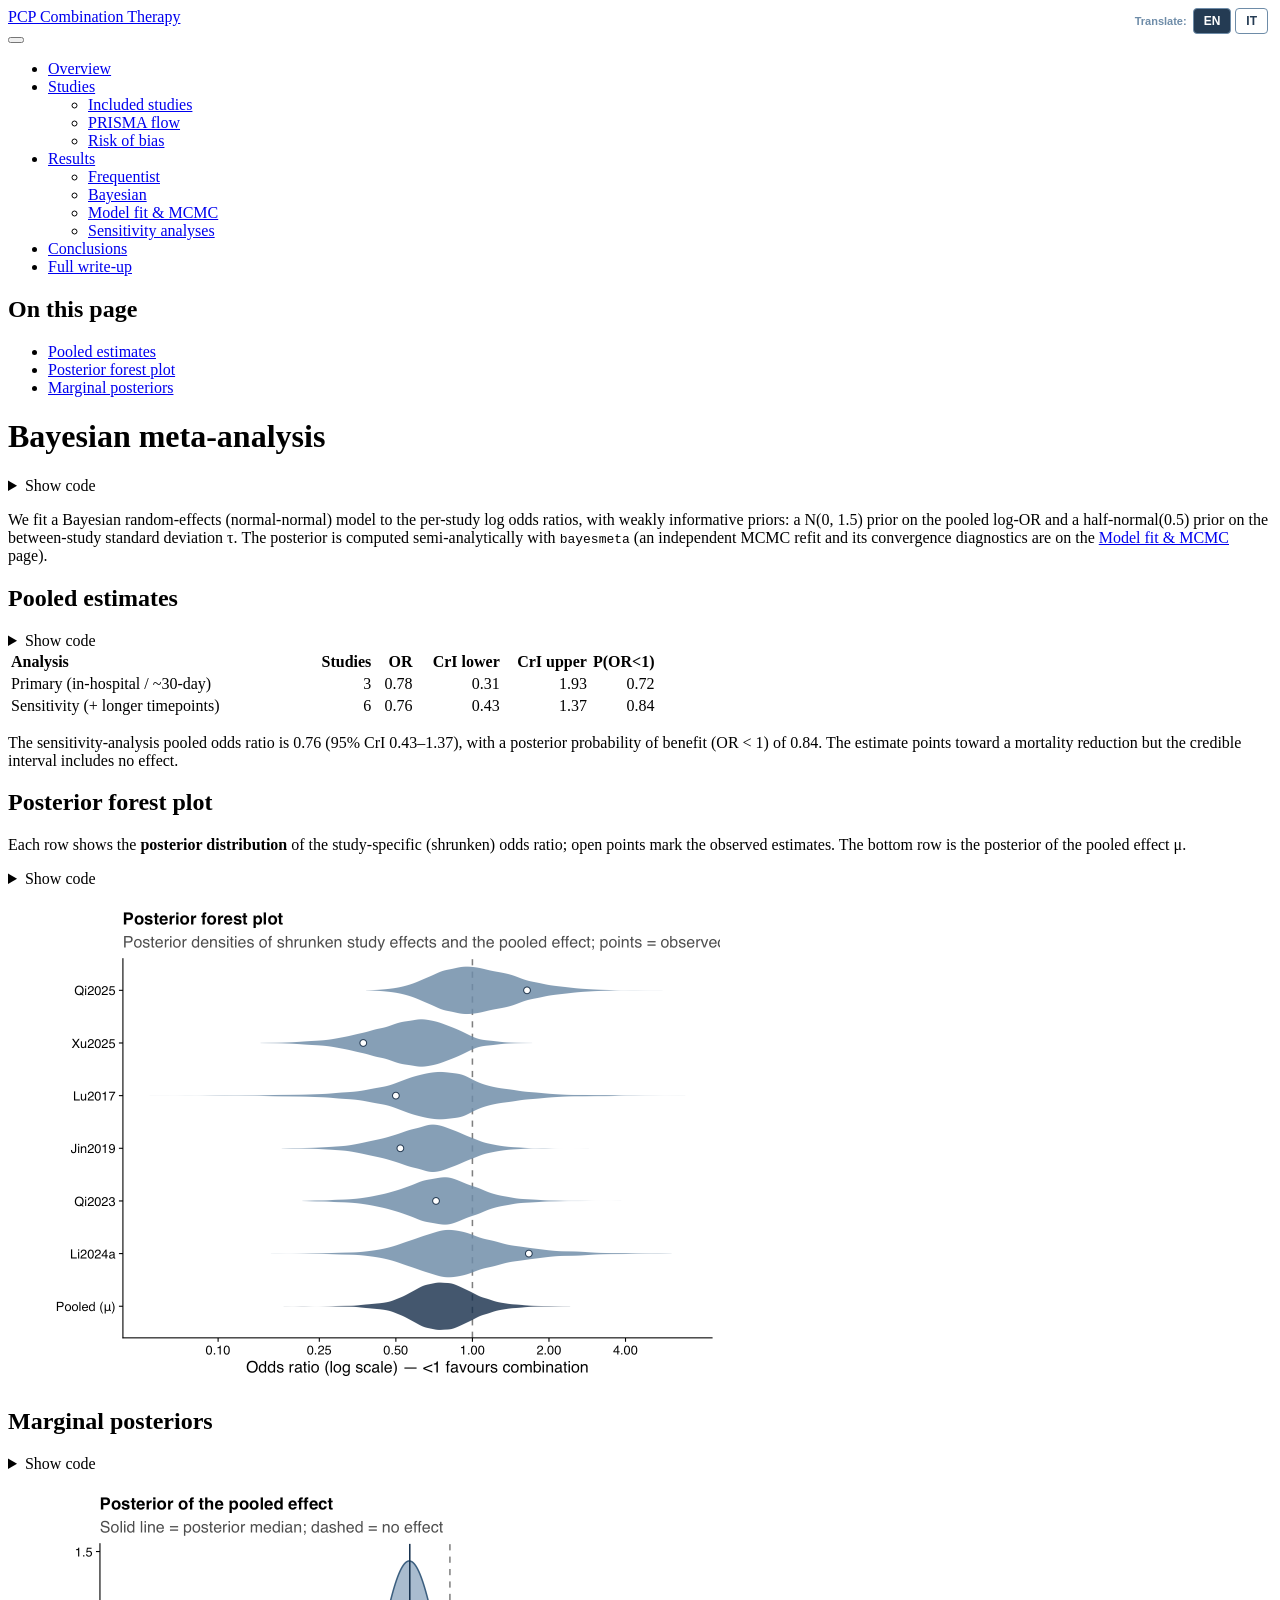
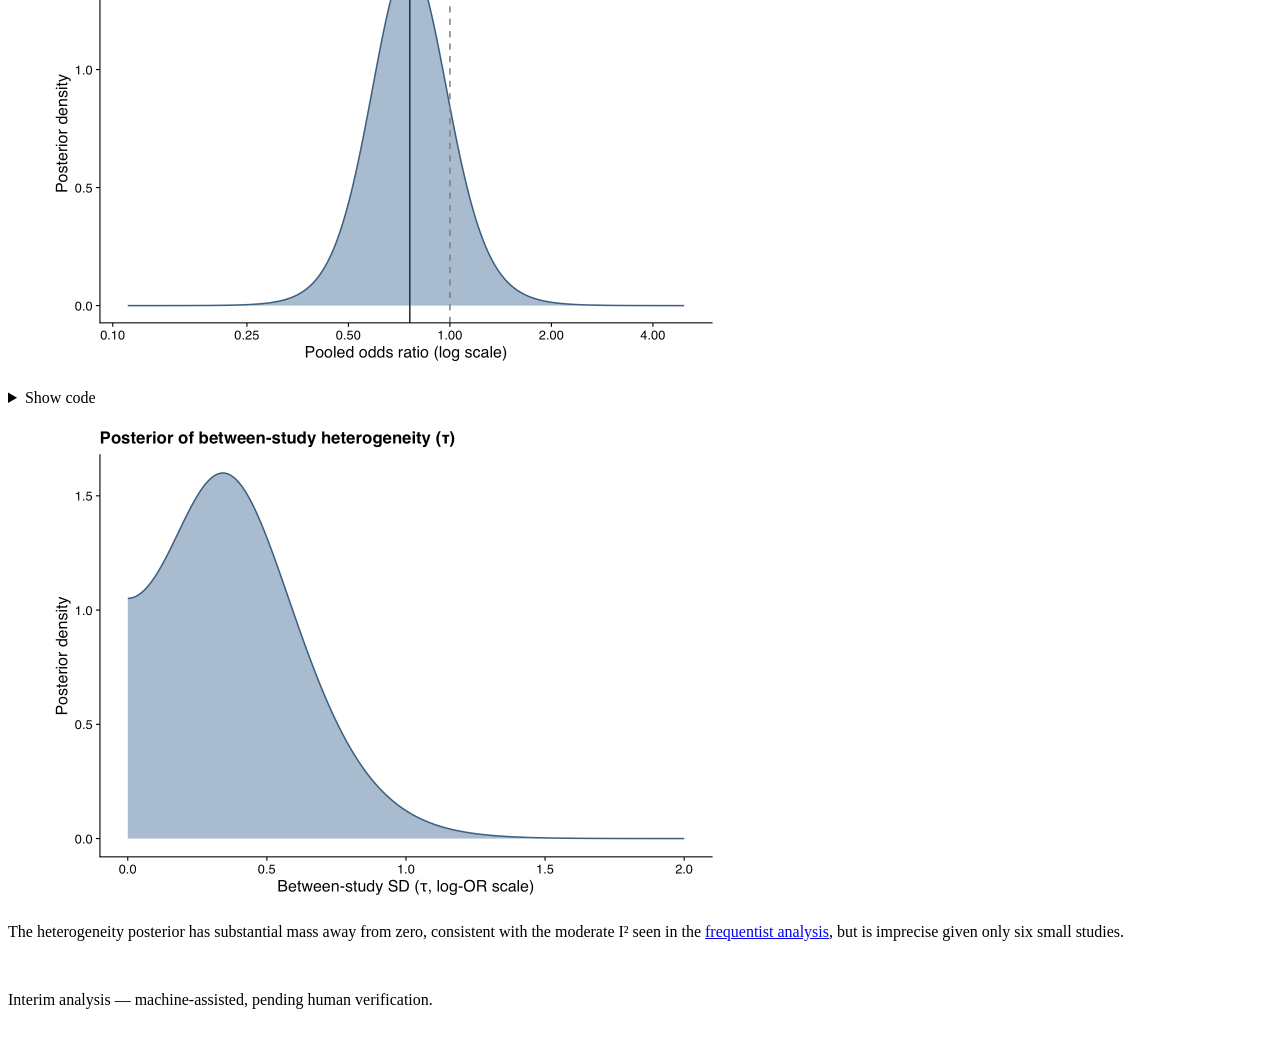
==== bayesian.html @ c4990b37 "Built site for gh-pages" ====
<!DOCTYPE html>
<html xmlns="http://www.w3.org/1999/xhtml" lang="en" xml:lang="en"><head>

<meta charset="utf-8">
<meta name="generator" content="quarto-1.9.35">

<meta name="viewport" content="width=device-width, initial-scale=1.0, user-scalable=yes">


<title>Bayesian meta-analysis – PCP Combination Therapy</title>
<style>
/* Default styles provided by pandoc.
** See https://pandoc.org/MANUAL.html#variables-for-html for config info.
*/
code{white-space: pre-wrap;}
span.smallcaps{font-variant: small-caps;}
div.columns{display: flex; gap: min(4vw, 1.5em);}
div.column{flex: auto; overflow-x: auto;}
div.hanging-indent{margin-left: 1.5em; text-indent: -1.5em;}
ul.task-list{list-style: none;}
ul.task-list li input[type="checkbox"] {
  width: 0.8em;
  margin: 0 0.8em 0.2em -1em; /* quarto-specific, see https://github.com/quarto-dev/quarto-cli/issues/4556 */ 
  vertical-align: middle;
}
/* CSS for syntax highlighting */
html { -webkit-text-size-adjust: 100%; }
pre > code.sourceCode { white-space: pre; position: relative; }
pre > code.sourceCode > span { display: inline-block; line-height: 1.25; }
pre > code.sourceCode > span:empty { height: 1.2em; }
.sourceCode { overflow: visible; }
code.sourceCode > span { color: inherit; text-decoration: inherit; }
div.sourceCode { margin: 1em 0; }
pre.sourceCode { margin: 0; }
@media screen {
div.sourceCode { overflow: auto; }
}
@media print {
pre > code.sourceCode { white-space: pre-wrap; }
pre > code.sourceCode > span { text-indent: -5em; padding-left: 5em; }
}
pre.numberSource code
  { counter-reset: source-line 0; }
pre.numberSource code > span
  { position: relative; left: -4em; counter-increment: source-line; }
pre.numberSource code > span > a:first-child::before
  { content: counter(source-line);
    position: relative; left: -1em; text-align: right; vertical-align: baseline;
    border: none; display: inline-block;
    -webkit-touch-callout: none; -webkit-user-select: none;
    -khtml-user-select: none; -moz-user-select: none;
    -ms-user-select: none; user-select: none;
    padding: 0 4px; width: 4em;
  }
pre.numberSource { margin-left: 3em;  padding-left: 4px; }
div.sourceCode
  {   }
@media screen {
pre > code.sourceCode > span > a:first-child::before { text-decoration: underline; }
}
</style>


<script src="site_libs/quarto-nav/quarto-nav.js"></script>
<script src="site_libs/quarto-nav/headroom.min.js"></script>
<script src="site_libs/clipboard/clipboard.min.js"></script>
<script src="site_libs/quarto-search/autocomplete.umd.js"></script>
<script src="site_libs/quarto-search/fuse.min.js"></script>
<script src="site_libs/quarto-search/quarto-search.js"></script>
<meta name="quarto:offset" content="./">
<script src="site_libs/quarto-html/quarto.js" type="module"></script>
<script src="site_libs/quarto-html/tabsets/tabsets.js" type="module"></script>
<script src="site_libs/quarto-html/popper.min.js"></script>
<script src="site_libs/quarto-html/tippy.umd.min.js"></script>
<script src="site_libs/quarto-html/anchor.min.js"></script>
<link href="site_libs/quarto-html/tippy.css" rel="stylesheet">
<link href="site_libs/quarto-html/quarto-syntax-highlighting-46f66b053e56abd73bb6e954d61a315b.css" rel="stylesheet" id="quarto-text-highlighting-styles">
<script src="site_libs/bootstrap/bootstrap.min.js"></script>
<link href="site_libs/bootstrap/bootstrap-icons.css" rel="stylesheet">
<link href="site_libs/bootstrap/bootstrap-158031087360bce0ff56dc785ce39e06.min.css" rel="stylesheet" append-hash="true" id="quarto-bootstrap" data-mode="light">
<script id="quarto-search-options" type="application/json">{
  "location": "navbar",
  "copy-button": false,
  "collapse-after": 3,
  "panel-placement": "end",
  "type": "overlay",
  "limit": 50,
  "keyboard-shortcut": [
    "f",
    "/",
    "s"
  ],
  "show-item-context": false,
  "language": {
    "search-no-results-text": "No results",
    "search-matching-documents-text": "matching documents",
    "search-copy-link-title": "Copy link to search",
    "search-hide-matches-text": "Hide additional matches",
    "search-more-match-text": "more match in this document",
    "search-more-matches-text": "more matches in this document",
    "search-clear-button-title": "Clear",
    "search-text-placeholder": "",
    "search-detached-cancel-button-title": "Cancel",
    "search-submit-button-title": "Submit",
    "search-label": "Search"
  }
}</script>
<!-- Google Website Translator widget (English <-> Italian) -->
<script type="text/javascript">
  function googleTranslateElementInit() {
    new google.translate.TranslateElement(
      { pageLanguage: 'en', includedLanguages: 'en,it', autoDisplay: false },
      'google_translate_element'
    );
  }
</script>
<script type="text/javascript" src="https://translate.google.com/translate_a/element.js?cb=googleTranslateElementInit" async="" defer=""></script>


<link rel="stylesheet" href="styles.css">
</head>

<body class="nav-fixed quarto-light">

<div id="quarto-search-results"></div>
  <header id="quarto-header" class="headroom fixed-top">
    <nav class="navbar navbar-expand-lg " data-bs-theme="dark">
      <div class="navbar-container container-fluid">
      <div class="navbar-brand-container mx-auto">
    <a class="navbar-brand" href="./index.html">
    <span class="navbar-title">PCP Combination Therapy</span>
    </a>
  </div>
            <div id="quarto-search" class="" title="Search"></div>
          <button class="navbar-toggler" type="button" data-bs-toggle="collapse" data-bs-target="#navbarCollapse" aria-controls="navbarCollapse" role="menu" aria-expanded="false" aria-label="Toggle navigation" onclick="if (window.quartoToggleHeadroom) { window.quartoToggleHeadroom(); }">
  <span class="navbar-toggler-icon"></span>
</button>
          <div class="collapse navbar-collapse" id="navbarCollapse">
            <ul class="navbar-nav navbar-nav-scroll me-auto">
  <li class="nav-item">
    <a class="nav-link" href="./index.html"> 
<span class="menu-text">Overview</span></a>
  </li>  
  <li class="nav-item dropdown ">
    <a class="nav-link dropdown-toggle" href="#" id="nav-menu-studies" role="link" data-bs-toggle="dropdown" aria-expanded="false">
 <span class="menu-text">Studies</span>
    </a>
    <ul class="dropdown-menu" aria-labelledby="nav-menu-studies">    
        <li>
    <a class="dropdown-item" href="./studies.html">
 <span class="dropdown-text">Included studies</span></a>
  </li>  
        <li>
    <a class="dropdown-item" href="./prisma.html">
 <span class="dropdown-text">PRISMA flow</span></a>
  </li>  
        <li>
    <a class="dropdown-item" href="./risk-of-bias.html">
 <span class="dropdown-text">Risk of bias</span></a>
  </li>  
    </ul>
  </li>
  <li class="nav-item dropdown ">
    <a class="nav-link dropdown-toggle" href="#" id="nav-menu-results" role="link" data-bs-toggle="dropdown" aria-expanded="false">
 <span class="menu-text">Results</span>
    </a>
    <ul class="dropdown-menu" aria-labelledby="nav-menu-results">    
        <li>
    <a class="dropdown-item" href="./frequentist.html">
 <span class="dropdown-text">Frequentist</span></a>
  </li>  
        <li>
    <a class="dropdown-item" href="./bayesian.html">
 <span class="dropdown-text">Bayesian</span></a>
  </li>  
        <li>
    <a class="dropdown-item" href="./model-fit.html">
 <span class="dropdown-text">Model fit &amp; MCMC</span></a>
  </li>  
        <li>
    <a class="dropdown-item" href="./sensitivity.html">
 <span class="dropdown-text">Sensitivity analyses</span></a>
  </li>  
    </ul>
  </li>
  <li class="nav-item">
    <a class="nav-link" href="./conclusions.html"> 
<span class="menu-text">Conclusions</span></a>
  </li>  
  <li class="nav-item">
    <a class="nav-link" href="./pcp_echinocandin_meta_writeup.html"> 
<span class="menu-text">Full write-up</span></a>
  </li>  
</ul>
          </div> <!-- /navcollapse -->
            <div class="quarto-navbar-tools">
    <a href="https://github.com/Russlewisbo/PCP-combination" title="" class="quarto-navigation-tool px-1" aria-label=""><i class="bi bi-github"></i></a>
</div>
      </div> <!-- /container-fluid -->
    </nav>
</header>
<!-- content -->
<div id="quarto-content" class="quarto-container page-columns page-rows-contents page-layout-article page-navbar">
<!-- sidebar -->
<!-- margin-sidebar -->
    <div id="quarto-margin-sidebar" class="sidebar margin-sidebar">
        <nav id="TOC" role="doc-toc" class="toc-active">
    <h2 id="toc-title">On this page</h2>
   
  <ul>
  <li><a href="#pooled-estimates" id="toc-pooled-estimates" class="nav-link active" data-scroll-target="#pooled-estimates">Pooled estimates</a></li>
  <li><a href="#posterior-forest-plot" id="toc-posterior-forest-plot" class="nav-link" data-scroll-target="#posterior-forest-plot">Posterior forest plot</a></li>
  <li><a href="#marginal-posteriors" id="toc-marginal-posteriors" class="nav-link" data-scroll-target="#marginal-posteriors">Marginal posteriors</a></li>
  </ul>
</nav>
    </div>
<!-- main -->
<main class="content" id="quarto-document-content">

<header id="title-block-header" class="quarto-title-block default">
<div class="quarto-title">
<h1 class="title">Bayesian meta-analysis</h1>
</div>



<div class="quarto-title-meta">

    
  
    
  </div>
  


</header>


<div class="cell">
<details class="code-fold">
<summary>Show code</summary>
<div class="code-copy-outer-scaffold"><div class="sourceCode cell-code" id="cb1"><pre class="sourceCode r code-with-copy"><code class="sourceCode r"><span id="cb1-1"><a href="#cb1-1" aria-hidden="true" tabindex="-1"></a><span class="fu">source</span>(<span class="st">"analysis/meta_helpers.R"</span>)</span>
<span id="cb1-2"><a href="#cb1-2" aria-hidden="true" tabindex="-1"></a>ma <span class="ot">&lt;-</span> <span class="fu">load_ma</span>()</span>
<span id="cb1-3"><a href="#cb1-3" aria-hidden="true" tabindex="-1"></a>bm_primary <span class="ot">&lt;-</span> <span class="fu">fit_bm</span>(dplyr<span class="sc">::</span><span class="fu">filter</span>(ma, tier <span class="sc">==</span> <span class="st">"primary"</span>))</span>
<span id="cb1-4"><a href="#cb1-4" aria-hidden="true" tabindex="-1"></a>bm_sens    <span class="ot">&lt;-</span> <span class="fu">fit_bm</span>(ma)</span></code></pre></div><button title="Copy to Clipboard" class="code-copy-button"><i class="bi"></i></button></div>
</details>
</div>
<p>We fit a Bayesian random-effects (normal-normal) model to the per-study log odds ratios, with weakly informative priors: a N(0, 1.5) prior on the pooled log-OR and a half-normal(0.5) prior on the between-study standard deviation τ. The posterior is computed semi-analytically with <code>bayesmeta</code> (an independent MCMC refit and its convergence diagnostics are on the <a href="./model-fit.html">Model fit &amp; MCMC</a> page).</p>
<section id="pooled-estimates" class="level2">
<h2 class="anchored" data-anchor-id="pooled-estimates">Pooled estimates</h2>
<div class="cell">
<details class="code-fold">
<summary>Show code</summary>
<div class="code-copy-outer-scaffold"><div class="sourceCode cell-code" id="cb2"><pre class="sourceCode r code-with-copy"><code class="sourceCode r"><span id="cb2-1"><a href="#cb2-1" aria-hidden="true" tabindex="-1"></a><span class="fu">tibble</span>(</span>
<span id="cb2-2"><a href="#cb2-2" aria-hidden="true" tabindex="-1"></a>  <span class="at">Analysis =</span> <span class="fu">c</span>(<span class="st">"Primary (in-hospital / ~30-day)"</span>, <span class="st">"Sensitivity (+ longer timepoints)"</span>),</span>
<span id="cb2-3"><a href="#cb2-3" aria-hidden="true" tabindex="-1"></a>  <span class="at">Studies =</span> <span class="fu">c</span>(bm_primary<span class="sc">$</span>k, bm_sens<span class="sc">$</span>k),</span>
<span id="cb2-4"><a href="#cb2-4" aria-hidden="true" tabindex="-1"></a>  <span class="at">OR =</span> <span class="fu">c</span>(<span class="fu">or_ci</span>(bm_primary)[<span class="dv">1</span>], <span class="fu">or_ci</span>(bm_sens)[<span class="dv">1</span>]),</span>
<span id="cb2-5"><a href="#cb2-5" aria-hidden="true" tabindex="-1"></a>  <span class="st">`</span><span class="at">CrI lower</span><span class="st">`</span> <span class="ot">=</span> <span class="fu">c</span>(<span class="fu">or_ci</span>(bm_primary)[<span class="dv">2</span>], <span class="fu">or_ci</span>(bm_sens)[<span class="dv">2</span>]),</span>
<span id="cb2-6"><a href="#cb2-6" aria-hidden="true" tabindex="-1"></a>  <span class="st">`</span><span class="at">CrI upper</span><span class="st">`</span> <span class="ot">=</span> <span class="fu">c</span>(<span class="fu">or_ci</span>(bm_primary)[<span class="dv">3</span>], <span class="fu">or_ci</span>(bm_sens)[<span class="dv">3</span>]),</span>
<span id="cb2-7"><a href="#cb2-7" aria-hidden="true" tabindex="-1"></a>  <span class="st">`</span><span class="at">P(OR&lt;1)</span><span class="st">`</span> <span class="ot">=</span> <span class="fu">c</span>(bm_primary<span class="sc">$</span><span class="fu">pposterior</span>(<span class="at">mu =</span> <span class="dv">0</span>), bm_sens<span class="sc">$</span><span class="fu">pposterior</span>(<span class="at">mu =</span> <span class="dv">0</span>))</span>
<span id="cb2-8"><a href="#cb2-8" aria-hidden="true" tabindex="-1"></a>) <span class="sc">|&gt;</span></span>
<span id="cb2-9"><a href="#cb2-9" aria-hidden="true" tabindex="-1"></a>  <span class="fu">mutate</span>(<span class="fu">across</span>(<span class="fu">where</span>(is.numeric), <span class="sc">~</span><span class="fu">round</span>(.x, <span class="dv">2</span>))) <span class="sc">|&gt;</span></span>
<span id="cb2-10"><a href="#cb2-10" aria-hidden="true" tabindex="-1"></a>  knitr<span class="sc">::</span><span class="fu">kable</span>()</span></code></pre></div><button title="Copy to Clipboard" class="code-copy-button"><i class="bi"></i></button></div>
</details>
<div class="cell-output-display">
<table class="caption-top table table-sm table-striped small">
<colgroup>
<col style="width: 45%">
<col style="width: 10%">
<col style="width: 6%">
<col style="width: 13%">
<col style="width: 13%">
<col style="width: 10%">
</colgroup>
<thead>
<tr class="header">
<th style="text-align: left;">Analysis</th>
<th style="text-align: right;">Studies</th>
<th style="text-align: right;">OR</th>
<th style="text-align: right;">CrI lower</th>
<th style="text-align: right;">CrI upper</th>
<th style="text-align: right;">P(OR&lt;1)</th>
</tr>
</thead>
<tbody>
<tr class="odd">
<td style="text-align: left;">Primary (in-hospital / ~30-day)</td>
<td style="text-align: right;">3</td>
<td style="text-align: right;">0.78</td>
<td style="text-align: right;">0.31</td>
<td style="text-align: right;">1.93</td>
<td style="text-align: right;">0.72</td>
</tr>
<tr class="even">
<td style="text-align: left;">Sensitivity (+ longer timepoints)</td>
<td style="text-align: right;">6</td>
<td style="text-align: right;">0.76</td>
<td style="text-align: right;">0.43</td>
<td style="text-align: right;">1.37</td>
<td style="text-align: right;">0.84</td>
</tr>
</tbody>
</table>
</div>
</div>
<p>The sensitivity-analysis pooled odds ratio is 0.76 (95% CrI 0.43–1.37), with a posterior probability of benefit (OR &lt; 1) of 0.84. The estimate points toward a mortality reduction but the credible interval includes no effect.</p>
</section>
<section id="posterior-forest-plot" class="level2">
<h2 class="anchored" data-anchor-id="posterior-forest-plot">Posterior forest plot</h2>
<p>Each row shows the <strong>posterior distribution</strong> of the study-specific (shrunken) odds ratio; open points mark the observed estimates. The bottom row is the posterior of the pooled effect μ.</p>
<div class="cell">
<details class="code-fold">
<summary>Show code</summary>
<div class="code-copy-outer-scaffold"><div class="sourceCode cell-code" id="cb3"><pre class="sourceCode r code-with-copy"><code class="sourceCode r"><span id="cb3-1"><a href="#cb3-1" aria-hidden="true" tabindex="-1"></a><span class="fu">set.seed</span>(<span class="dv">7183</span>)</span>
<span id="cb3-2"><a href="#cb3-2" aria-hidden="true" tabindex="-1"></a>ps <span class="ot">&lt;-</span> bm_sens<span class="sc">$</span><span class="fu">rposterior</span>(<span class="at">n =</span> <span class="dv">6000</span>)   <span class="co"># columns: tau, mu (log-OR scale)</span></span>
<span id="cb3-3"><a href="#cb3-3" aria-hidden="true" tabindex="-1"></a></span>
<span id="cb3-4"><a href="#cb3-4" aria-hidden="true" tabindex="-1"></a><span class="co"># Conditional posterior of each study's true effect given (mu, tau, y_i, sei_i)</span></span>
<span id="cb3-5"><a href="#cb3-5" aria-hidden="true" tabindex="-1"></a>theta_draws <span class="ot">&lt;-</span> purrr<span class="sc">::</span><span class="fu">map_dfr</span>(<span class="fu">seq_len</span>(<span class="fu">nrow</span>(ma)), <span class="cf">function</span>(i) {</span>
<span id="cb3-6"><a href="#cb3-6" aria-hidden="true" tabindex="-1"></a>  pd <span class="ot">&lt;-</span> <span class="dv">1</span> <span class="sc">/</span> ma<span class="sc">$</span>sei[i]<span class="sc">^</span><span class="dv">2</span>                 <span class="co"># data precision</span></span>
<span id="cb3-7"><a href="#cb3-7" aria-hidden="true" tabindex="-1"></a>  pp <span class="ot">&lt;-</span> <span class="dv">1</span> <span class="sc">/</span> ps[, <span class="st">"tau"</span>]<span class="sc">^</span><span class="dv">2</span>               <span class="co"># prior (between-study) precision</span></span>
<span id="cb3-8"><a href="#cb3-8" aria-hidden="true" tabindex="-1"></a>  v  <span class="ot">&lt;-</span> <span class="dv">1</span> <span class="sc">/</span> (pd <span class="sc">+</span> pp)</span>
<span id="cb3-9"><a href="#cb3-9" aria-hidden="true" tabindex="-1"></a>  m  <span class="ot">&lt;-</span> v <span class="sc">*</span> (ma<span class="sc">$</span>yi[i] <span class="sc">*</span> pd <span class="sc">+</span> ps[, <span class="st">"mu"</span>] <span class="sc">*</span> pp)</span>
<span id="cb3-10"><a href="#cb3-10" aria-hidden="true" tabindex="-1"></a>  <span class="fu">tibble</span>(<span class="at">label =</span> ma<span class="sc">$</span>study[i], <span class="at">draw =</span> <span class="fu">exp</span>(<span class="fu">rnorm</span>(<span class="fu">nrow</span>(ps), m, <span class="fu">sqrt</span>(v))))</span>
<span id="cb3-11"><a href="#cb3-11" aria-hidden="true" tabindex="-1"></a>})</span>
<span id="cb3-12"><a href="#cb3-12" aria-hidden="true" tabindex="-1"></a>pooled_draws <span class="ot">&lt;-</span> <span class="fu">tibble</span>(<span class="at">label =</span> <span class="st">"Pooled (\u03bc)"</span>, <span class="at">draw =</span> <span class="fu">exp</span>(ps[, <span class="st">"mu"</span>]))</span>
<span id="cb3-13"><a href="#cb3-13" aria-hidden="true" tabindex="-1"></a>alldraws <span class="ot">&lt;-</span> <span class="fu">bind_rows</span>(theta_draws, pooled_draws) <span class="sc">|&gt;</span></span>
<span id="cb3-14"><a href="#cb3-14" aria-hidden="true" tabindex="-1"></a>  <span class="fu">mutate</span>(<span class="at">label =</span> <span class="fu">factor</span>(label, <span class="at">levels =</span> <span class="fu">rev</span>(<span class="fu">c</span>(ma<span class="sc">$</span>study, <span class="st">"Pooled (\u03bc)"</span>))),</span>
<span id="cb3-15"><a href="#cb3-15" aria-hidden="true" tabindex="-1"></a>         <span class="at">is_pooled =</span> label <span class="sc">==</span> <span class="st">"Pooled (\u03bc)"</span>)</span>
<span id="cb3-16"><a href="#cb3-16" aria-hidden="true" tabindex="-1"></a></span>
<span id="cb3-17"><a href="#cb3-17" aria-hidden="true" tabindex="-1"></a>obs <span class="ot">&lt;-</span> ma <span class="sc">|&gt;</span> <span class="fu">transmute</span>(<span class="at">label =</span> <span class="fu">factor</span>(study, <span class="at">levels =</span> <span class="fu">levels</span>(alldraws<span class="sc">$</span>label)), OR)</span>
<span id="cb3-18"><a href="#cb3-18" aria-hidden="true" tabindex="-1"></a></span>
<span id="cb3-19"><a href="#cb3-19" aria-hidden="true" tabindex="-1"></a><span class="fu">ggplot</span>(alldraws, <span class="fu">aes</span>(draw, label)) <span class="sc">+</span></span>
<span id="cb3-20"><a href="#cb3-20" aria-hidden="true" tabindex="-1"></a>  <span class="fu">geom_vline</span>(<span class="at">xintercept =</span> <span class="dv">1</span>, <span class="at">linetype =</span> <span class="st">"dashed"</span>, <span class="at">color =</span> <span class="st">"grey50"</span>) <span class="sc">+</span></span>
<span id="cb3-21"><a href="#cb3-21" aria-hidden="true" tabindex="-1"></a>  <span class="fu">geom_violin</span>(<span class="fu">aes</span>(<span class="at">fill =</span> is_pooled), <span class="at">orientation =</span> <span class="st">"y"</span>, <span class="at">color =</span> <span class="cn">NA</span>,</span>
<span id="cb3-22"><a href="#cb3-22" aria-hidden="true" tabindex="-1"></a>              <span class="at">scale =</span> <span class="st">"width"</span>, <span class="at">alpha =</span> <span class="fl">0.85</span>) <span class="sc">+</span></span>
<span id="cb3-23"><a href="#cb3-23" aria-hidden="true" tabindex="-1"></a>  <span class="fu">geom_point</span>(<span class="at">data =</span> obs, <span class="fu">aes</span>(OR, label), <span class="at">shape =</span> <span class="dv">21</span>, <span class="at">fill =</span> <span class="st">"white"</span>,</span>
<span id="cb3-24"><a href="#cb3-24" aria-hidden="true" tabindex="-1"></a>             <span class="at">color =</span> jama_blue_grey[[<span class="st">"dark"</span>]], <span class="at">size =</span> <span class="dv">2</span>) <span class="sc">+</span></span>
<span id="cb3-25"><a href="#cb3-25" aria-hidden="true" tabindex="-1"></a>  <span class="fu">scale_x_log10</span>(<span class="at">breaks =</span> <span class="fu">c</span>(<span class="fl">0.1</span>, <span class="fl">0.25</span>, <span class="fl">0.5</span>, <span class="dv">1</span>, <span class="dv">2</span>, <span class="dv">4</span>)) <span class="sc">+</span></span>
<span id="cb3-26"><a href="#cb3-26" aria-hidden="true" tabindex="-1"></a>  <span class="fu">scale_fill_manual</span>(<span class="at">values =</span> <span class="fu">c</span>(<span class="st">`</span><span class="at">FALSE</span><span class="st">`</span> <span class="ot">=</span> jama_blue_grey[[<span class="st">"medium"</span>]],</span>
<span id="cb3-27"><a href="#cb3-27" aria-hidden="true" tabindex="-1"></a>                               <span class="st">`</span><span class="at">TRUE</span><span class="st">`</span>  <span class="ot">=</span> jama_blue_grey[[<span class="st">"accent"</span>]]), <span class="at">guide =</span> <span class="st">"none"</span>) <span class="sc">+</span></span>
<span id="cb3-28"><a href="#cb3-28" aria-hidden="true" tabindex="-1"></a>  <span class="fu">labs</span>(<span class="at">x =</span> <span class="st">"Odds ratio (log scale) \u2014 &lt;1 favours combination"</span>, <span class="at">y =</span> <span class="cn">NULL</span>,</span>
<span id="cb3-29"><a href="#cb3-29" aria-hidden="true" tabindex="-1"></a>       <span class="at">title =</span> <span class="st">"Posterior forest plot"</span>,</span>
<span id="cb3-30"><a href="#cb3-30" aria-hidden="true" tabindex="-1"></a>       <span class="at">subtitle =</span> <span class="st">"Posterior densities of shrunken study effects and the pooled effect; points = observed ORs"</span>) <span class="sc">+</span></span>
<span id="cb3-31"><a href="#cb3-31" aria-hidden="true" tabindex="-1"></a>  <span class="fu">theme_jama</span>()</span></code></pre></div><button title="Copy to Clipboard" class="code-copy-button"><i class="bi"></i></button></div>
</details>
<div class="cell-output-display">
<div>
<figure class="figure">
<p><img src="bayesian_files/figure-html/posterior-forest-1.png" class="img-fluid figure-img" width="672"></p>
</figure>
</div>
</div>
</div>
</section>
<section id="marginal-posteriors" class="level2">
<h2 class="anchored" data-anchor-id="marginal-posteriors">Marginal posteriors</h2>
<div class="cell">
<details class="code-fold">
<summary>Show code</summary>
<div class="code-copy-outer-scaffold"><div class="sourceCode cell-code" id="cb4"><pre class="sourceCode r code-with-copy"><code class="sourceCode r"><span id="cb4-1"><a href="#cb4-1" aria-hidden="true" tabindex="-1"></a>mu_grid <span class="ot">&lt;-</span> <span class="fu">seq</span>(<span class="sc">-</span><span class="fl">2.2</span>, <span class="fl">1.6</span>, <span class="at">length.out =</span> <span class="dv">500</span>)</span>
<span id="cb4-2"><a href="#cb4-2" aria-hidden="true" tabindex="-1"></a><span class="fu">tibble</span>(<span class="at">OR =</span> <span class="fu">exp</span>(mu_grid), <span class="at">density =</span> bm_sens<span class="sc">$</span><span class="fu">dposterior</span>(<span class="at">mu =</span> mu_grid)) <span class="sc">|&gt;</span></span>
<span id="cb4-3"><a href="#cb4-3" aria-hidden="true" tabindex="-1"></a>  <span class="fu">ggplot</span>(<span class="fu">aes</span>(OR, density)) <span class="sc">+</span></span>
<span id="cb4-4"><a href="#cb4-4" aria-hidden="true" tabindex="-1"></a>  <span class="fu">geom_area</span>(<span class="at">fill =</span> jama_blue_grey[[<span class="st">"light"</span>]], <span class="at">color =</span> jama_blue_grey[[<span class="st">"steel"</span>]]) <span class="sc">+</span></span>
<span id="cb4-5"><a href="#cb4-5" aria-hidden="true" tabindex="-1"></a>  <span class="fu">geom_vline</span>(<span class="at">xintercept =</span> <span class="dv">1</span>, <span class="at">linetype =</span> <span class="st">"dashed"</span>, <span class="at">color =</span> <span class="st">"grey50"</span>) <span class="sc">+</span></span>
<span id="cb4-6"><a href="#cb4-6" aria-hidden="true" tabindex="-1"></a>  <span class="fu">geom_vline</span>(<span class="at">xintercept =</span> <span class="fu">or_ci</span>(bm_sens)[<span class="dv">1</span>], <span class="at">color =</span> jama_blue_grey[[<span class="st">"accent"</span>]]) <span class="sc">+</span></span>
<span id="cb4-7"><a href="#cb4-7" aria-hidden="true" tabindex="-1"></a>  <span class="fu">scale_x_log10</span>(<span class="at">breaks =</span> <span class="fu">c</span>(<span class="fl">0.1</span>, <span class="fl">0.25</span>, <span class="fl">0.5</span>, <span class="dv">1</span>, <span class="dv">2</span>, <span class="dv">4</span>)) <span class="sc">+</span></span>
<span id="cb4-8"><a href="#cb4-8" aria-hidden="true" tabindex="-1"></a>  <span class="fu">labs</span>(<span class="at">x =</span> <span class="st">"Pooled odds ratio (log scale)"</span>, <span class="at">y =</span> <span class="st">"Posterior density"</span>,</span>
<span id="cb4-9"><a href="#cb4-9" aria-hidden="true" tabindex="-1"></a>       <span class="at">title =</span> <span class="st">"Posterior of the pooled effect"</span>,</span>
<span id="cb4-10"><a href="#cb4-10" aria-hidden="true" tabindex="-1"></a>       <span class="at">subtitle =</span> <span class="st">"Solid line = posterior median; dashed = no effect"</span>) <span class="sc">+</span></span>
<span id="cb4-11"><a href="#cb4-11" aria-hidden="true" tabindex="-1"></a>  <span class="fu">theme_jama</span>()</span></code></pre></div><button title="Copy to Clipboard" class="code-copy-button"><i class="bi"></i></button></div>
</details>
<div class="cell-output-display">
<div>
<figure class="figure">
<p><img src="bayesian_files/figure-html/posterior-mu-1.png" class="img-fluid figure-img" width="672"></p>
</figure>
</div>
</div>
</div>
<div class="cell">
<details class="code-fold">
<summary>Show code</summary>
<div class="code-copy-outer-scaffold"><div class="sourceCode cell-code" id="cb5"><pre class="sourceCode r code-with-copy"><code class="sourceCode r"><span id="cb5-1"><a href="#cb5-1" aria-hidden="true" tabindex="-1"></a>tau_grid <span class="ot">&lt;-</span> <span class="fu">seq</span>(<span class="dv">0</span>, <span class="dv">2</span>, <span class="at">length.out =</span> <span class="dv">500</span>)</span>
<span id="cb5-2"><a href="#cb5-2" aria-hidden="true" tabindex="-1"></a><span class="fu">tibble</span>(<span class="at">tau =</span> tau_grid, <span class="at">density =</span> bm_sens<span class="sc">$</span><span class="fu">dposterior</span>(<span class="at">tau =</span> tau_grid)) <span class="sc">|&gt;</span></span>
<span id="cb5-3"><a href="#cb5-3" aria-hidden="true" tabindex="-1"></a>  <span class="fu">ggplot</span>(<span class="fu">aes</span>(tau, density)) <span class="sc">+</span></span>
<span id="cb5-4"><a href="#cb5-4" aria-hidden="true" tabindex="-1"></a>  <span class="fu">geom_area</span>(<span class="at">fill =</span> jama_blue_grey[[<span class="st">"light"</span>]], <span class="at">color =</span> jama_blue_grey[[<span class="st">"steel"</span>]]) <span class="sc">+</span></span>
<span id="cb5-5"><a href="#cb5-5" aria-hidden="true" tabindex="-1"></a>  <span class="fu">labs</span>(<span class="at">x =</span> <span class="st">"Between-study SD (\u03c4, log-OR scale)"</span>, <span class="at">y =</span> <span class="st">"Posterior density"</span>,</span>
<span id="cb5-6"><a href="#cb5-6" aria-hidden="true" tabindex="-1"></a>       <span class="at">title =</span> <span class="st">"Posterior of between-study heterogeneity (\u03c4)"</span>) <span class="sc">+</span></span>
<span id="cb5-7"><a href="#cb5-7" aria-hidden="true" tabindex="-1"></a>  <span class="fu">theme_jama</span>()</span></code></pre></div><button title="Copy to Clipboard" class="code-copy-button"><i class="bi"></i></button></div>
</details>
<div class="cell-output-display">
<div>
<figure class="figure">
<p><img src="bayesian_files/figure-html/posterior-tau-1.png" class="img-fluid figure-img" width="672"></p>
</figure>
</div>
</div>
</div>
<p>The heterogeneity posterior has substantial mass away from zero, consistent with the moderate I² seen in the <a href="./frequentist.html">frequentist analysis</a>, but is imprecise given only six small studies.</p>


</section>

</main> <!-- /main -->
<!-- Hidden widget mount + visible EN/IT toggle -->
<div id="google_translate_element" style="display:none"></div>

<div class="lang-toggle" role="group" aria-label="Language selector">
  <span class="lang-label">Translate:</span>
  <button type="button" id="lang-en" onclick="pcpSetLang('en')" title="English">EN</button>
  <button type="button" id="lang-it" onclick="pcpSetLang('it')" title="Italiano">IT</button>
</div>

<script type="text/javascript">
  // The Google Translate widget reads the `googtrans` cookie on load and applies the
  // chosen translation, so setting the cookie + reloading makes the language persist
  // across pages of the site.
  function pcpSetGoogTrans(pair) {
    var host = location.hostname;
    var expired = ' expires=Thu, 01 Jan 1970 00:00:00 UTC;';
    var base = pair ? ('googtrans=' + pair + ';') : ('googtrans=;');
    var tail = pair ? '' : expired;
    document.cookie = base + ' path=/;' + tail;
    if (host) {
      document.cookie = base + ' path=/; domain=' + host + ';' + tail;
      document.cookie = base + ' path=/; domain=.' + host + ';' + tail;
    }
  }

  function pcpSetLang(lang) {
    if (lang === 'en') {
      pcpSetGoogTrans(null);      // clear -> original English
    } else {
      pcpSetGoogTrans('/en/' + lang);
    }
    location.reload();
  }

  // Highlight the currently active language based on the cookie.
  (function () {
    var m = document.cookie.match(/googtrans=\/en\/(\w+)/);
    var cur = m ? m[1] : 'en';
    var el = document.getElementById('lang-' + cur);
    if (el) el.classList.add('active');
  })();
</script>
<script id="quarto-html-after-body" type="application/javascript">
  window.document.addEventListener("DOMContentLoaded", function (event) {
    const icon = "";
    const anchorJS = new window.AnchorJS();
    anchorJS.options = {
      placement: 'right',
      icon: icon
    };
    anchorJS.add('.anchored');
    const isCodeAnnotation = (el) => {
      for (const clz of el.classList) {
        if (clz.startsWith('code-annotation-')) {                     
          return true;
        }
      }
      return false;
    }
    const onCopySuccess = function(e) {
      // button target
      const button = e.trigger;
      // don't keep focus
      button.blur();
      // flash "checked"
      button.classList.add('code-copy-button-checked');
      var currentTitle = button.getAttribute("title");
      button.setAttribute("title", "Copied!");
      let tooltip;
      if (window.bootstrap) {
        button.setAttribute("data-bs-toggle", "tooltip");
        button.setAttribute("data-bs-placement", "left");
        button.setAttribute("data-bs-title", "Copied!");
        tooltip = new bootstrap.Tooltip(button, 
          { trigger: "manual", 
            customClass: "code-copy-button-tooltip",
            offset: [0, -8]});
        tooltip.show();    
      }
      setTimeout(function() {
        if (tooltip) {
          tooltip.hide();
          button.removeAttribute("data-bs-title");
          button.removeAttribute("data-bs-toggle");
          button.removeAttribute("data-bs-placement");
        }
        button.setAttribute("title", currentTitle);
        button.classList.remove('code-copy-button-checked');
      }, 1000);
      // clear code selection
      e.clearSelection();
    }
    const getTextToCopy = function(trigger) {
      const outerScaffold = trigger.parentElement.cloneNode(true);
      const codeEl = outerScaffold.querySelector('code');
      for (const childEl of codeEl.children) {
        if (isCodeAnnotation(childEl)) {
          childEl.remove();
        }
      }
      return codeEl.innerText;
    }
    const clipboard = new window.ClipboardJS('.code-copy-button:not([data-in-quarto-modal])', {
      text: getTextToCopy
    });
    clipboard.on('success', onCopySuccess);
    if (window.document.getElementById('quarto-embedded-source-code-modal')) {
      const clipboardModal = new window.ClipboardJS('.code-copy-button[data-in-quarto-modal]', {
        text: getTextToCopy,
        container: window.document.getElementById('quarto-embedded-source-code-modal')
      });
      clipboardModal.on('success', onCopySuccess);
    }
      var localhostRegex = new RegExp(/^(?:http|https):\/\/localhost\:?[0-9]*\//);
      var mailtoRegex = new RegExp(/^mailto:/);
        var filterRegex = new RegExp("https:\/\/Russlewisbo\.github\.io\/PCP-combination\/");
      var isInternal = (href) => {
          return filterRegex.test(href) || localhostRegex.test(href) || mailtoRegex.test(href);
      }
      // Inspect non-navigation links and adorn them if external
     var links = window.document.querySelectorAll('a[href]:not(.nav-link):not(.navbar-brand):not(.toc-action):not(.sidebar-link):not(.sidebar-item-toggle):not(.pagination-link):not(.no-external):not([aria-hidden]):not(.dropdown-item):not(.quarto-navigation-tool):not(.about-link)');
      for (var i=0; i<links.length; i++) {
        const link = links[i];
        if (!isInternal(link.href)) {
          // undo the damage that might have been done by quarto-nav.js in the case of
          // links that we want to consider external
          if (link.dataset.originalHref !== undefined) {
            link.href = link.dataset.originalHref;
          }
        }
      }
    function tippyHover(el, contentFn, onTriggerFn, onUntriggerFn) {
      const config = {
        allowHTML: true,
        maxWidth: 500,
        delay: 100,
        arrow: false,
        appendTo: function(el) {
            return el.parentElement;
        },
        interactive: true,
        interactiveBorder: 10,
        theme: 'quarto',
        placement: 'bottom-start',
      };
      if (contentFn) {
        config.content = contentFn;
      }
      if (onTriggerFn) {
        config.onTrigger = onTriggerFn;
      }
      if (onUntriggerFn) {
        config.onUntrigger = onUntriggerFn;
      }
      window.tippy(el, config); 
    }
    const noterefs = window.document.querySelectorAll('a[role="doc-noteref"]');
    for (var i=0; i<noterefs.length; i++) {
      const ref = noterefs[i];
      tippyHover(ref, function() {
        // use id or data attribute instead here
        let href = ref.getAttribute('data-footnote-href') || ref.getAttribute('href');
        try { href = new URL(href).hash; } catch {}
        const id = href.replace(/^#\/?/, "");
        const note = window.document.getElementById(id);
        if (note) {
          return note.innerHTML;
        } else {
          return "";
        }
      });
    }
    const xrefs = window.document.querySelectorAll('a.quarto-xref');
    const processXRef = (id, note) => {
      // Strip column container classes
      const stripColumnClz = (el) => {
        el.classList.remove("page-full", "page-columns");
        if (el.children) {
          for (const child of el.children) {
            stripColumnClz(child);
          }
        }
      }
      stripColumnClz(note)
      if (id === null || id.startsWith('sec-')) {
        // Special case sections, only their first couple elements
        const container = document.createElement("div");
        if (note.children && note.children.length > 2) {
          container.appendChild(note.children[0].cloneNode(true));
          for (let i = 1; i < note.children.length; i++) {
            const child = note.children[i];
            if (child.tagName === "P" && child.innerText === "") {
              continue;
            } else {
              container.appendChild(child.cloneNode(true));
              break;
            }
          }
          if (window.Quarto?.typesetMath) {
            window.Quarto.typesetMath(container);
          }
          return container.innerHTML
        } else {
          if (window.Quarto?.typesetMath) {
            window.Quarto.typesetMath(note);
          }
          return note.innerHTML;
        }
      } else {
        // Remove any anchor links if they are present
        const anchorLink = note.querySelector('a.anchorjs-link');
        if (anchorLink) {
          anchorLink.remove();
        }
        if (window.Quarto?.typesetMath) {
          window.Quarto.typesetMath(note);
        }
        if (note.classList.contains("callout")) {
          return note.outerHTML;
        } else {
          return note.innerHTML;
        }
      }
    }
    for (var i=0; i<xrefs.length; i++) {
      const xref = xrefs[i];
      tippyHover(xref, undefined, function(instance) {
        instance.disable();
        let url = xref.getAttribute('href');
        let hash = undefined; 
        if (url.startsWith('#')) {
          hash = url;
        } else {
          try { hash = new URL(url).hash; } catch {}
        }
        if (hash) {
          const id = hash.replace(/^#\/?/, "");
          const note = window.document.getElementById(id);
          if (note !== null) {
            try {
              const html = processXRef(id, note.cloneNode(true));
              instance.setContent(html);
            } finally {
              instance.enable();
              instance.show();
            }
          } else {
            // See if we can fetch this
            fetch(url.split('#')[0])
            .then(res => res.text())
            .then(html => {
              const parser = new DOMParser();
              const htmlDoc = parser.parseFromString(html, "text/html");
              const note = htmlDoc.getElementById(id);
              if (note !== null) {
                const html = processXRef(id, note);
                instance.setContent(html);
              } 
            }).finally(() => {
              instance.enable();
              instance.show();
            });
          }
        } else {
          // See if we can fetch a full url (with no hash to target)
          // This is a special case and we should probably do some content thinning / targeting
          fetch(url)
          .then(res => res.text())
          .then(html => {
            const parser = new DOMParser();
            const htmlDoc = parser.parseFromString(html, "text/html");
            const note = htmlDoc.querySelector('main.content');
            if (note !== null) {
              // This should only happen for chapter cross references
              // (since there is no id in the URL)
              // remove the first header
              if (note.children.length > 0 && note.children[0].tagName === "HEADER") {
                note.children[0].remove();
              }
              const html = processXRef(null, note);
              instance.setContent(html);
            } 
          }).finally(() => {
            instance.enable();
            instance.show();
          });
        }
      }, function(instance) {
      });
    }
        let selectedAnnoteEl;
        const selectorForAnnotation = ( cell, annotation) => {
          let cellAttr = 'data-code-cell="' + cell + '"';
          let lineAttr = 'data-code-annotation="' +  annotation + '"';
          const selector = 'span[' + cellAttr + '][' + lineAttr + ']';
          return selector;
        }
        const selectCodeLines = (annoteEl) => {
          const doc = window.document;
          const targetCell = annoteEl.getAttribute("data-target-cell");
          const targetAnnotation = annoteEl.getAttribute("data-target-annotation");
          const annoteSpan = window.document.querySelector(selectorForAnnotation(targetCell, targetAnnotation));
          const lines = annoteSpan.getAttribute("data-code-lines").split(",");
          const lineIds = lines.map((line) => {
            return targetCell + "-" + line;
          })
          let top = null;
          let height = null;
          let parent = null;
          if (lineIds.length > 0) {
              //compute the position of the single el (top and bottom and make a div)
              const el = window.document.getElementById(lineIds[0]);
              top = el.offsetTop;
              height = el.offsetHeight;
              parent = el.parentElement.parentElement;
            if (lineIds.length > 1) {
              const lastEl = window.document.getElementById(lineIds[lineIds.length - 1]);
              const bottom = lastEl.offsetTop + lastEl.offsetHeight;
              height = bottom - top;
            }
            if (top !== null && height !== null && parent !== null) {
              // cook up a div (if necessary) and position it 
              let div = window.document.getElementById("code-annotation-line-highlight");
              if (div === null) {
                div = window.document.createElement("div");
                div.setAttribute("id", "code-annotation-line-highlight");
                div.style.position = 'absolute';
                parent.appendChild(div);
              }
              div.style.top = top - 2 + "px";
              div.style.height = height + 4 + "px";
              div.style.left = 0;
              let gutterDiv = window.document.getElementById("code-annotation-line-highlight-gutter");
              if (gutterDiv === null) {
                gutterDiv = window.document.createElement("div");
                gutterDiv.setAttribute("id", "code-annotation-line-highlight-gutter");
                gutterDiv.style.position = 'absolute';
                const codeCell = window.document.getElementById(targetCell);
                const gutter = codeCell.querySelector('.code-annotation-gutter');
                gutter.appendChild(gutterDiv);
              }
              gutterDiv.style.top = top - 2 + "px";
              gutterDiv.style.height = height + 4 + "px";
            }
            selectedAnnoteEl = annoteEl;
          }
        };
        const unselectCodeLines = () => {
          const elementsIds = ["code-annotation-line-highlight", "code-annotation-line-highlight-gutter"];
          elementsIds.forEach((elId) => {
            const div = window.document.getElementById(elId);
            if (div) {
              div.remove();
            }
          });
          selectedAnnoteEl = undefined;
        };
          // Handle positioning of the toggle
      window.addEventListener(
        "resize",
        throttle(() => {
          elRect = undefined;
          if (selectedAnnoteEl) {
            selectCodeLines(selectedAnnoteEl);
          }
        }, 10)
      );
      function throttle(fn, ms) {
      let throttle = false;
      let timer;
        return (...args) => {
          if(!throttle) { // first call gets through
              fn.apply(this, args);
              throttle = true;
          } else { // all the others get throttled
              if(timer) clearTimeout(timer); // cancel #2
              timer = setTimeout(() => {
                fn.apply(this, args);
                timer = throttle = false;
              }, ms);
          }
        };
      }
        // Attach click handler to the DT
        const annoteDls = window.document.querySelectorAll('dt[data-target-cell]');
        for (const annoteDlNode of annoteDls) {
          annoteDlNode.addEventListener('click', (event) => {
            const clickedEl = event.target;
            if (clickedEl !== selectedAnnoteEl) {
              unselectCodeLines();
              const activeEl = window.document.querySelector('dt[data-target-cell].code-annotation-active');
              if (activeEl) {
                activeEl.classList.remove('code-annotation-active');
              }
              selectCodeLines(clickedEl);
              clickedEl.classList.add('code-annotation-active');
            } else {
              // Unselect the line
              unselectCodeLines();
              clickedEl.classList.remove('code-annotation-active');
            }
          });
        }
    const findCites = (el) => {
      const parentEl = el.parentElement;
      if (parentEl) {
        const cites = parentEl.dataset.cites;
        if (cites) {
          return {
            el,
            cites: cites.split(' ')
          };
        } else {
          return findCites(el.parentElement)
        }
      } else {
        return undefined;
      }
    };
    var bibliorefs = window.document.querySelectorAll('a[role="doc-biblioref"]');
    for (var i=0; i<bibliorefs.length; i++) {
      const ref = bibliorefs[i];
      const citeInfo = findCites(ref);
      if (citeInfo) {
        tippyHover(citeInfo.el, function() {
          var popup = window.document.createElement('div');
          citeInfo.cites.forEach(function(cite) {
            var citeDiv = window.document.createElement('div');
            citeDiv.classList.add('hanging-indent');
            citeDiv.classList.add('csl-entry');
            var biblioDiv = window.document.getElementById('ref-' + cite);
            if (biblioDiv) {
              citeDiv.innerHTML = biblioDiv.innerHTML;
            }
            popup.appendChild(citeDiv);
          });
          return popup.innerHTML;
        });
      }
    }
  });
  </script>
</div> <!-- /content -->
<footer class="footer">
  <div class="nav-footer">
    <div class="nav-footer-left">
      &nbsp;
    </div>   
    <div class="nav-footer-center">
<p>Interim analysis — machine-assisted, pending human verification.</p>
</div>
    <div class="nav-footer-right">
      &nbsp;
    </div>
  </div>
</footer>




</body></html>
---- styles.css ----
/* Language toggle (JAMA blue-grey) */
.lang-toggle {
  position: fixed;
  top: 8px;
  right: 12px;
  z-index: 2000;
  display: flex;
  gap: 4px;
  align-items: center;
}

.lang-toggle .lang-label {
  font: 600 11px/1 sans-serif;
  color: #6E8CA8;
  margin-right: 2px;
}

.lang-toggle button {
  font: 600 12px/1 sans-serif;
  padding: 6px 10px;
  border: 1px solid #6E8CA8;
  background: #ffffff;
  color: #243B53;
  border-radius: 4px;
  cursor: pointer;
}

.lang-toggle button:hover,
.lang-toggle button.active {
  background: #243B53;
  color: #ffffff;
}

/* Suppress the default Google Translate top banner and body offset */
.goog-te-banner-frame,
.skiptranslate iframe.goog-te-banner-frame {
  display: none !important;
}
body {
  top: 0 !important;
}
#goog-gt-tt,
.goog-te-balloon-frame {
  display: none !important;
}
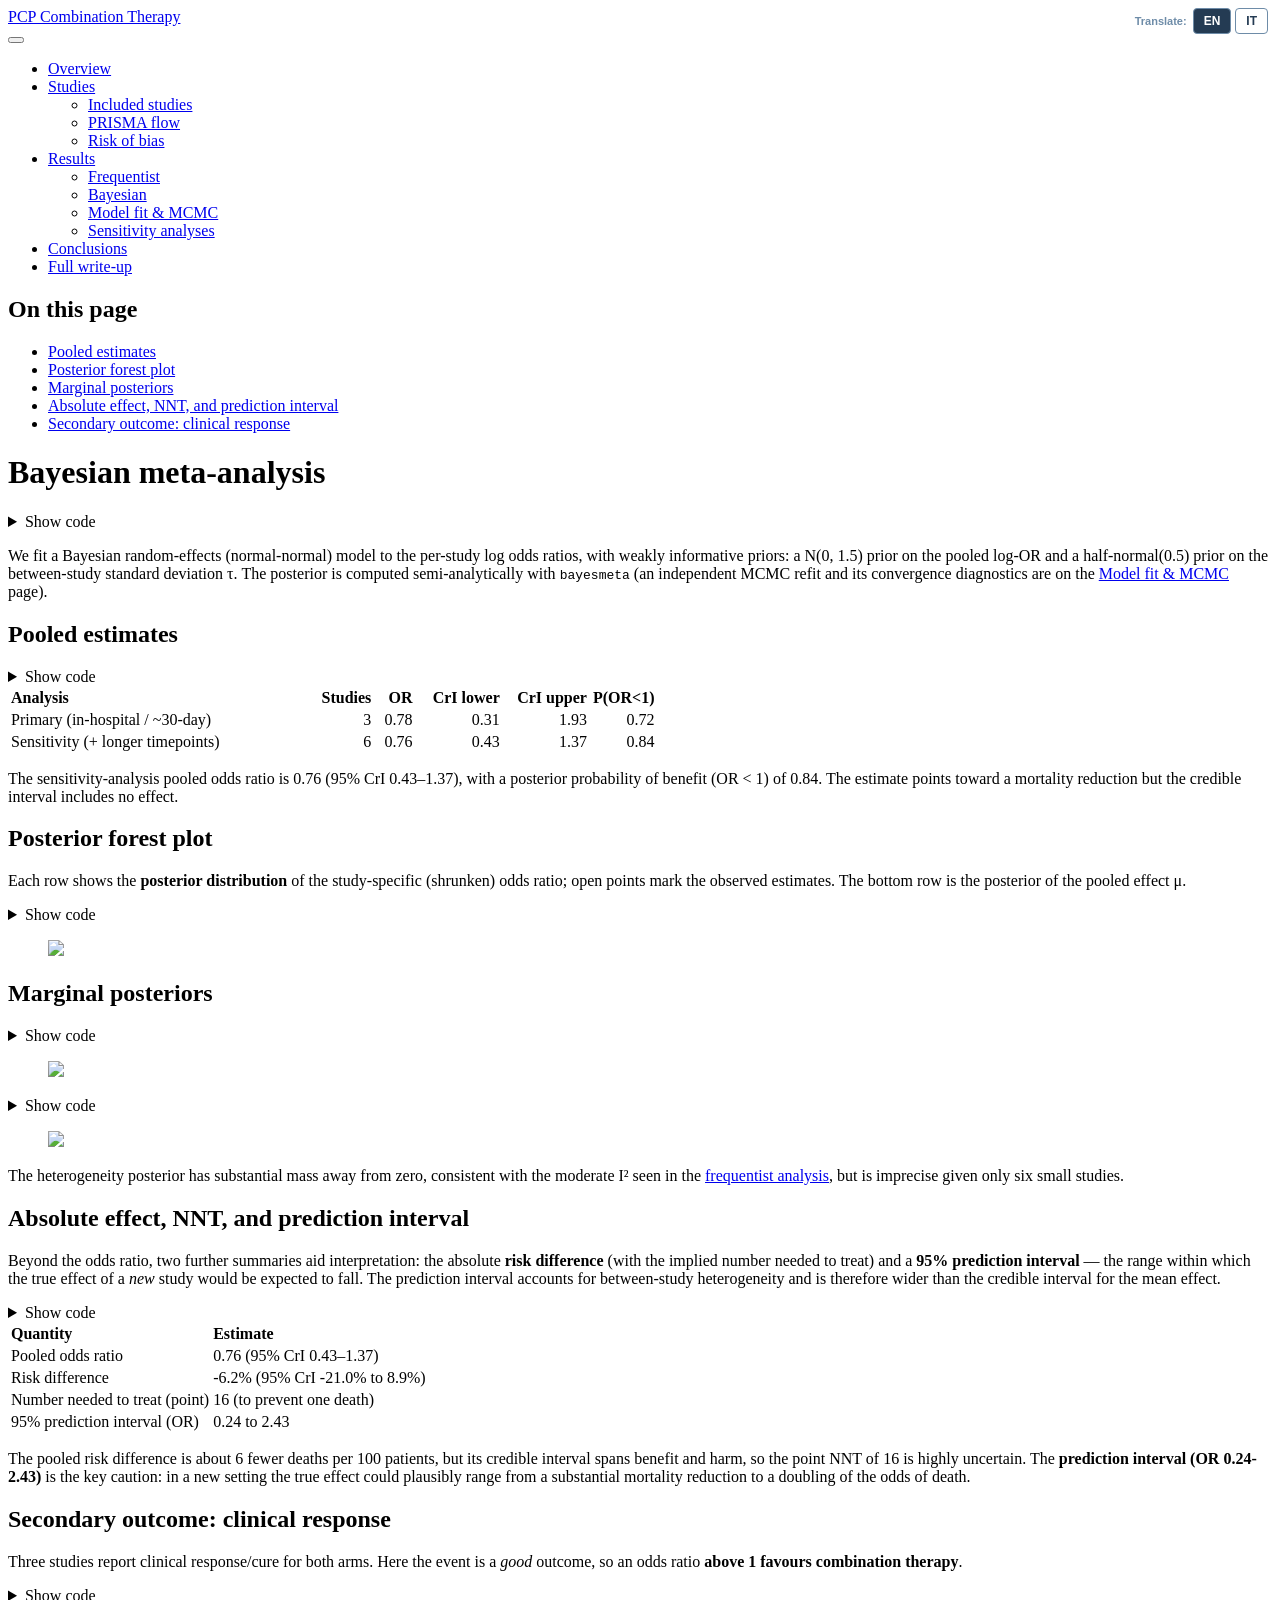
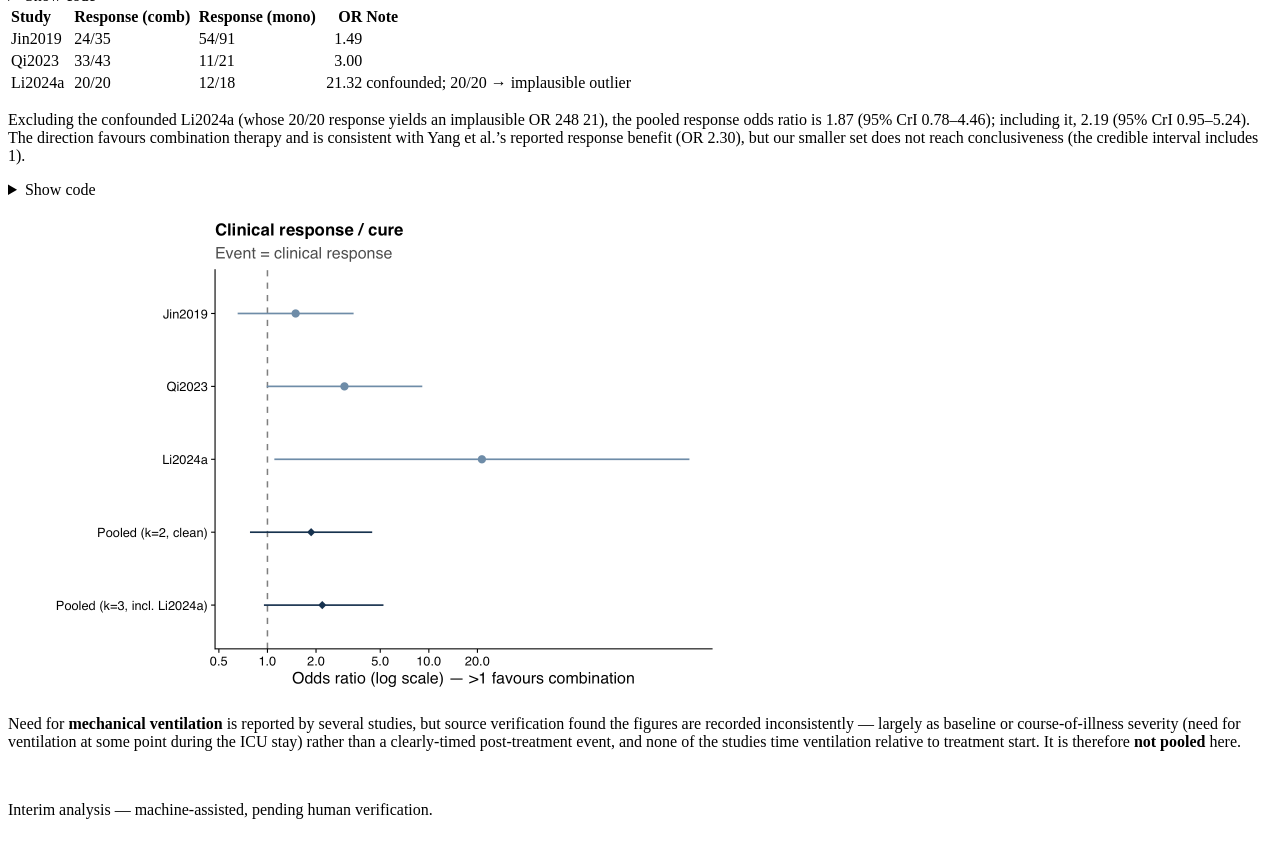
==== commit a778ecee: "Built site for gh-pages" ====
--- a/bayesian.html
+++ b/bayesian.html
@@ -211,6 +211,8 @@
   <li><a href="#pooled-estimates" id="toc-pooled-estimates" class="nav-link active" data-scroll-target="#pooled-estimates">Pooled estimates</a></li>
   <li><a href="#posterior-forest-plot" id="toc-posterior-forest-plot" class="nav-link" data-scroll-target="#posterior-forest-plot">Posterior forest plot</a></li>
   <li><a href="#marginal-posteriors" id="toc-marginal-posteriors" class="nav-link" data-scroll-target="#marginal-posteriors">Marginal posteriors</a></li>
+  <li><a href="#absolute-effect-nnt-and-prediction-interval" id="toc-absolute-effect-nnt-and-prediction-interval" class="nav-link" data-scroll-target="#absolute-effect-nnt-and-prediction-interval">Absolute effect, NNT, and prediction interval</a></li>
+  <li><a href="#secondary-outcome-clinical-response" id="toc-secondary-outcome-clinical-response" class="nav-link" data-scroll-target="#secondary-outcome-clinical-response">Secondary outcome: clinical response</a></li>
   </ul>
 </nav>
     </div>
@@ -397,6 +399,170 @@
 </div>
 </div>
 <p>The heterogeneity posterior has substantial mass away from zero, consistent with the moderate I² seen in the <a href="./frequentist.html">frequentist analysis</a>, but is imprecise given only six small studies.</p>
+</section>
+<section id="absolute-effect-nnt-and-prediction-interval" class="level2">
+<h2 class="anchored" data-anchor-id="absolute-effect-nnt-and-prediction-interval">Absolute effect, NNT, and prediction interval</h2>
+<p>Beyond the odds ratio, two further summaries aid interpretation: the absolute <strong>risk difference</strong> (with the implied number needed to treat) and a <strong>95% prediction interval</strong> — the range within which the true effect of a <em>new</em> study would be expected to fall. The prediction interval accounts for between-study heterogeneity and is therefore wider than the credible interval for the mean effect.</p>
+<div class="cell">
+<details class="code-fold">
+<summary>Show code</summary>
+<div class="code-copy-outer-scaffold"><div class="sourceCode cell-code" id="cb6"><pre class="sourceCode r code-with-copy"><code class="sourceCode r"><span id="cb6-1"><a href="#cb6-1" aria-hidden="true" tabindex="-1"></a><span class="co"># Risk difference (Bayesian): mu ~ N(0, 0.5), tau ~ half-normal(0.2) on the RD scale</span></span>
+<span id="cb6-2"><a href="#cb6-2" aria-hidden="true" tabindex="-1"></a>maRD <span class="ot">&lt;-</span> <span class="fu">escalc</span>(<span class="at">measure =</span> <span class="st">"RD"</span>, <span class="at">ai =</span> e_comb, <span class="at">n1i =</span> n_comb, <span class="at">ci =</span> e_ref, <span class="at">n2i =</span> n_ref,</span>
+<span id="cb6-3"><a href="#cb6-3" aria-hidden="true" tabindex="-1"></a>               <span class="at">data =</span> ma, <span class="at">slab =</span> study)</span>
+<span id="cb6-4"><a href="#cb6-4" aria-hidden="true" tabindex="-1"></a>maRD<span class="sc">$</span>sei <span class="ot">&lt;-</span> <span class="fu">sqrt</span>(maRD<span class="sc">$</span>vi)</span>
+<span id="cb6-5"><a href="#cb6-5" aria-hidden="true" tabindex="-1"></a>bm_rd <span class="ot">&lt;-</span> <span class="fu">bayesmeta</span>(<span class="at">y =</span> maRD<span class="sc">$</span>yi, <span class="at">sigma =</span> maRD<span class="sc">$</span>sei, <span class="at">labels =</span> maRD<span class="sc">$</span>study,</span>
+<span id="cb6-6"><a href="#cb6-6" aria-hidden="true" tabindex="-1"></a>                   <span class="at">mu.prior  =</span> <span class="fu">c</span>(<span class="at">mean =</span> <span class="dv">0</span>, <span class="at">sd =</span> <span class="fl">0.5</span>),</span>
+<span id="cb6-7"><a href="#cb6-7" aria-hidden="true" tabindex="-1"></a>                   <span class="at">tau.prior =</span> <span class="cf">function</span>(t) <span class="fu">dhalfnormal</span>(t, <span class="at">scale =</span> <span class="fl">0.2</span>))</span>
+<span id="cb6-8"><a href="#cb6-8" aria-hidden="true" tabindex="-1"></a>rd <span class="ot">&lt;-</span> bm_rd<span class="sc">$</span>summary[, <span class="st">"mu"</span>]</span>
+<span id="cb6-9"><a href="#cb6-9" aria-hidden="true" tabindex="-1"></a></span>
+<span id="cb6-10"><a href="#cb6-10" aria-hidden="true" tabindex="-1"></a><span class="co"># 95% prediction interval (OR scale) from the odds-ratio model's predictive distribution</span></span>
+<span id="cb6-11"><a href="#cb6-11" aria-hidden="true" tabindex="-1"></a><span class="fu">set.seed</span>(<span class="dv">3391</span>)</span>
+<span id="cb6-12"><a href="#cb6-12" aria-hidden="true" tabindex="-1"></a>pred <span class="ot">&lt;-</span> <span class="fu">exp</span>(<span class="fu">quantile</span>(bm_sens<span class="sc">$</span><span class="fu">rposterior</span>(<span class="at">n =</span> <span class="fl">2e4</span>, <span class="at">predict =</span> <span class="cn">TRUE</span>)[, <span class="st">"theta"</span>], <span class="fu">c</span>(<span class="fl">0.025</span>, <span class="fl">0.975</span>)))</span>
+<span id="cb6-13"><a href="#cb6-13" aria-hidden="true" tabindex="-1"></a></span>
+<span id="cb6-14"><a href="#cb6-14" aria-hidden="true" tabindex="-1"></a><span class="fu">tibble</span>(</span>
+<span id="cb6-15"><a href="#cb6-15" aria-hidden="true" tabindex="-1"></a>  <span class="at">Quantity =</span> <span class="fu">c</span>(<span class="st">"Pooled odds ratio"</span>, <span class="st">"Risk difference"</span>, <span class="st">"Number needed to treat (point)"</span>,</span>
+<span id="cb6-16"><a href="#cb6-16" aria-hidden="true" tabindex="-1"></a>               <span class="st">"95% prediction interval (OR)"</span>),</span>
+<span id="cb6-17"><a href="#cb6-17" aria-hidden="true" tabindex="-1"></a>  <span class="at">Estimate =</span> <span class="fu">c</span>(<span class="fu">fmt</span>(bm_sens),</span>
+<span id="cb6-18"><a href="#cb6-18" aria-hidden="true" tabindex="-1"></a>               <span class="fu">sprintf</span>(<span class="st">"%.1f%% (95%% CrI %.1f%% to %.1f%%)"</span>,</span>
+<span id="cb6-19"><a href="#cb6-19" aria-hidden="true" tabindex="-1"></a>                       <span class="dv">100</span> <span class="sc">*</span> rd[<span class="st">"median"</span>], <span class="dv">100</span> <span class="sc">*</span> rd[<span class="st">"95% lower"</span>], <span class="dv">100</span> <span class="sc">*</span> rd[<span class="st">"95% upper"</span>]),</span>
+<span id="cb6-20"><a href="#cb6-20" aria-hidden="true" tabindex="-1"></a>               <span class="fu">sprintf</span>(<span class="st">"%.0f (to prevent one death)"</span>, <span class="dv">1</span> <span class="sc">/</span> <span class="fu">abs</span>(rd[<span class="st">"median"</span>])),</span>
+<span id="cb6-21"><a href="#cb6-21" aria-hidden="true" tabindex="-1"></a>               <span class="fu">sprintf</span>(<span class="st">"%.2f to %.2f"</span>, pred[<span class="dv">1</span>], pred[<span class="dv">2</span>]))</span>
+<span id="cb6-22"><a href="#cb6-22" aria-hidden="true" tabindex="-1"></a>) <span class="sc">|&gt;</span> knitr<span class="sc">::</span><span class="fu">kable</span>()</span></code></pre></div><button title="Copy to Clipboard" class="code-copy-button"><i class="bi"></i></button></div>
+</details>
+<div class="cell-output-display">
+<table class="caption-top table table-sm table-striped small">
+<thead>
+<tr class="header">
+<th style="text-align: left;">Quantity</th>
+<th style="text-align: left;">Estimate</th>
+</tr>
+</thead>
+<tbody>
+<tr class="odd">
+<td style="text-align: left;">Pooled odds ratio</td>
+<td style="text-align: left;">0.76 (95% CrI 0.43–1.37)</td>
+</tr>
+<tr class="even">
+<td style="text-align: left;">Risk difference</td>
+<td style="text-align: left;">-6.2% (95% CrI -21.0% to 8.9%)</td>
+</tr>
+<tr class="odd">
+<td style="text-align: left;">Number needed to treat (point)</td>
+<td style="text-align: left;">16 (to prevent one death)</td>
+</tr>
+<tr class="even">
+<td style="text-align: left;">95% prediction interval (OR)</td>
+<td style="text-align: left;">0.24 to 2.43</td>
+</tr>
+</tbody>
+</table>
+</div>
+</div>
+<p>The pooled risk difference is about 6 fewer deaths per 100 patients, but its credible interval spans benefit and harm, so the point NNT of 16 is highly uncertain. The <strong>prediction interval (OR 0.24-2.43)</strong> is the key caution: in a new setting the true effect could plausibly range from a substantial mortality reduction to a doubling of the odds of death.</p>
+</section>
+<section id="secondary-outcome-clinical-response" class="level2">
+<h2 class="anchored" data-anchor-id="secondary-outcome-clinical-response">Secondary outcome: clinical response</h2>
+<p>Three studies report clinical response/cure for both arms. Here the event is a <em>good</em> outcome, so an odds ratio <strong>above 1 favours combination therapy</strong>.</p>
+<div class="cell">
+<details class="code-fold">
+<summary>Show code</summary>
+<div class="code-copy-outer-scaffold"><div class="sourceCode cell-code" id="cb7"><pre class="sourceCode r code-with-copy"><code class="sourceCode r"><span id="cb7-1"><a href="#cb7-1" aria-hidden="true" tabindex="-1"></a>resp <span class="ot">&lt;-</span> <span class="fu">tribble</span>(</span>
+<span id="cb7-2"><a href="#cb7-2" aria-hidden="true" tabindex="-1"></a>  <span class="sc">~</span>study,    <span class="sc">~</span>e_comb, <span class="sc">~</span>n_comb, <span class="sc">~</span>e_ref, <span class="sc">~</span>n_ref, <span class="sc">~</span>confounded,</span>
+<span id="cb7-3"><a href="#cb7-3" aria-hidden="true" tabindex="-1"></a>  <span class="st">"Jin2019"</span>,      <span class="dv">24</span>,      <span class="dv">35</span>,     <span class="dv">54</span>,     <span class="dv">91</span>, <span class="cn">FALSE</span>,</span>
+<span id="cb7-4"><a href="#cb7-4" aria-hidden="true" tabindex="-1"></a>  <span class="st">"Qi2023"</span>,       <span class="dv">33</span>,      <span class="dv">43</span>,     <span class="dv">11</span>,     <span class="dv">21</span>, <span class="cn">FALSE</span>,</span>
+<span id="cb7-5"><a href="#cb7-5" aria-hidden="true" tabindex="-1"></a>  <span class="st">"Li2024a"</span>,      <span class="dv">20</span>,      <span class="dv">20</span>,     <span class="dv">12</span>,     <span class="dv">18</span>, <span class="cn">TRUE</span>)</span>
+<span id="cb7-6"><a href="#cb7-6" aria-hidden="true" tabindex="-1"></a>respE <span class="ot">&lt;-</span> <span class="fu">escalc</span>(<span class="at">measure =</span> <span class="st">"OR"</span>, <span class="at">ai =</span> e_comb, <span class="at">n1i =</span> n_comb, <span class="at">ci =</span> e_ref, <span class="at">n2i =</span> n_ref,</span>
+<span id="cb7-7"><a href="#cb7-7" aria-hidden="true" tabindex="-1"></a>                <span class="at">data =</span> resp, <span class="at">slab =</span> study)</span>
+<span id="cb7-8"><a href="#cb7-8" aria-hidden="true" tabindex="-1"></a>respE<span class="sc">$</span>sei <span class="ot">&lt;-</span> <span class="fu">sqrt</span>(respE<span class="sc">$</span>vi); respE<span class="sc">$</span>OR <span class="ot">&lt;-</span> <span class="fu">exp</span>(respE<span class="sc">$</span>yi)</span>
+<span id="cb7-9"><a href="#cb7-9" aria-hidden="true" tabindex="-1"></a>bm_resp_clean <span class="ot">&lt;-</span> <span class="fu">fit_bm</span>(<span class="fu">filter</span>(respE, <span class="sc">!</span>confounded))</span>
+<span id="cb7-10"><a href="#cb7-10" aria-hidden="true" tabindex="-1"></a>bm_resp_all   <span class="ot">&lt;-</span> <span class="fu">fit_bm</span>(respE)</span>
+<span id="cb7-11"><a href="#cb7-11" aria-hidden="true" tabindex="-1"></a></span>
+<span id="cb7-12"><a href="#cb7-12" aria-hidden="true" tabindex="-1"></a>respE <span class="sc">|&gt;</span></span>
+<span id="cb7-13"><a href="#cb7-13" aria-hidden="true" tabindex="-1"></a>  <span class="fu">transmute</span>(<span class="at">Study =</span> study,</span>
+<span id="cb7-14"><a href="#cb7-14" aria-hidden="true" tabindex="-1"></a>            <span class="st">`</span><span class="at">Response (comb)</span><span class="st">`</span> <span class="ot">=</span> <span class="fu">paste0</span>(e_comb, <span class="st">"/"</span>, n_comb),</span>
+<span id="cb7-15"><a href="#cb7-15" aria-hidden="true" tabindex="-1"></a>            <span class="st">`</span><span class="at">Response (mono)</span><span class="st">`</span> <span class="ot">=</span> <span class="fu">paste0</span>(e_ref, <span class="st">"/"</span>, n_ref),</span>
+<span id="cb7-16"><a href="#cb7-16" aria-hidden="true" tabindex="-1"></a>            <span class="at">OR =</span> <span class="fu">round</span>(OR, <span class="dv">2</span>),</span>
+<span id="cb7-17"><a href="#cb7-17" aria-hidden="true" tabindex="-1"></a>            <span class="at">Note =</span> <span class="fu">ifelse</span>(confounded, <span class="st">"confounded; 20/20 \u2192 implausible outlier"</span>, <span class="st">""</span>)) <span class="sc">|&gt;</span></span>
+<span id="cb7-18"><a href="#cb7-18" aria-hidden="true" tabindex="-1"></a>  knitr<span class="sc">::</span><span class="fu">kable</span>()</span></code></pre></div><button title="Copy to Clipboard" class="code-copy-button"><i class="bi"></i></button></div>
+</details>
+<div class="cell-output-display">
+<table class="caption-top table table-sm table-striped small">
+<colgroup>
+<col style="width: 9%">
+<col style="width: 18%">
+<col style="width: 18%">
+<col style="width: 6%">
+<col style="width: 46%">
+</colgroup>
+<thead>
+<tr class="header">
+<th style="text-align: left;">Study</th>
+<th style="text-align: left;">Response (comb)</th>
+<th style="text-align: left;">Response (mono)</th>
+<th style="text-align: right;">OR</th>
+<th style="text-align: left;">Note</th>
+</tr>
+</thead>
+<tbody>
+<tr class="odd">
+<td style="text-align: left;">Jin2019</td>
+<td style="text-align: left;">24/35</td>
+<td style="text-align: left;">54/91</td>
+<td style="text-align: right;">1.49</td>
+<td style="text-align: left;"></td>
+</tr>
+<tr class="even">
+<td style="text-align: left;">Qi2023</td>
+<td style="text-align: left;">33/43</td>
+<td style="text-align: left;">11/21</td>
+<td style="text-align: right;">3.00</td>
+<td style="text-align: left;"></td>
+</tr>
+<tr class="odd">
+<td style="text-align: left;">Li2024a</td>
+<td style="text-align: left;">20/20</td>
+<td style="text-align: left;">12/18</td>
+<td style="text-align: right;">21.32</td>
+<td style="text-align: left;">confounded; 20/20 → implausible outlier</td>
+</tr>
+</tbody>
+</table>
+</div>
+</div>
+<p>Excluding the confounded Li2024a (whose 20/20 response yields an implausible OR 248 21), the pooled response odds ratio is 1.87 (95% CrI 0.78–4.46); including it, 2.19 (95% CrI 0.95–5.24). The direction favours combination therapy and is consistent with Yang et al.’s reported response benefit (OR 2.30), but our smaller set does not reach conclusiveness (the credible interval includes 1).</p>
+<div class="cell">
+<details class="code-fold">
+<summary>Show code</summary>
+<div class="code-copy-outer-scaffold"><div class="sourceCode cell-code" id="cb8"><pre class="sourceCode r code-with-copy"><code class="sourceCode r"><span id="cb8-1"><a href="#cb8-1" aria-hidden="true" tabindex="-1"></a>est <span class="ot">&lt;-</span> respE <span class="sc">|&gt;</span></span>
+<span id="cb8-2"><a href="#cb8-2" aria-hidden="true" tabindex="-1"></a>  <span class="fu">transmute</span>(<span class="at">label =</span> study, <span class="at">kind =</span> <span class="st">"study"</span>,</span>
+<span id="cb8-3"><a href="#cb8-3" aria-hidden="true" tabindex="-1"></a>            <span class="at">OR =</span> <span class="fu">exp</span>(yi), <span class="at">lo =</span> <span class="fu">exp</span>(yi <span class="sc">-</span> <span class="fl">1.96</span> <span class="sc">*</span> sei), <span class="at">hi =</span> <span class="fu">exp</span>(yi <span class="sc">+</span> <span class="fl">1.96</span> <span class="sc">*</span> sei))</span>
+<span id="cb8-4"><a href="#cb8-4" aria-hidden="true" tabindex="-1"></a>pool <span class="ot">&lt;-</span> <span class="fu">tibble</span>(<span class="at">label =</span> <span class="fu">c</span>(<span class="st">"Pooled (k=2, clean)"</span>, <span class="st">"Pooled (k=3, incl. Li2024a)"</span>), <span class="at">kind =</span> <span class="st">"pooled"</span>,</span>
+<span id="cb8-5"><a href="#cb8-5" aria-hidden="true" tabindex="-1"></a>  <span class="at">OR =</span> <span class="fu">c</span>(<span class="fu">or_ci</span>(bm_resp_clean)[<span class="dv">1</span>], <span class="fu">or_ci</span>(bm_resp_all)[<span class="dv">1</span>]),</span>
+<span id="cb8-6"><a href="#cb8-6" aria-hidden="true" tabindex="-1"></a>  <span class="at">lo =</span> <span class="fu">c</span>(<span class="fu">or_ci</span>(bm_resp_clean)[<span class="dv">2</span>], <span class="fu">or_ci</span>(bm_resp_all)[<span class="dv">2</span>]),</span>
+<span id="cb8-7"><a href="#cb8-7" aria-hidden="true" tabindex="-1"></a>  <span class="at">hi =</span> <span class="fu">c</span>(<span class="fu">or_ci</span>(bm_resp_clean)[<span class="dv">3</span>], <span class="fu">or_ci</span>(bm_resp_all)[<span class="dv">3</span>]))</span>
+<span id="cb8-8"><a href="#cb8-8" aria-hidden="true" tabindex="-1"></a><span class="fu">bind_rows</span>(est, pool) <span class="sc">|&gt;</span></span>
+<span id="cb8-9"><a href="#cb8-9" aria-hidden="true" tabindex="-1"></a>  <span class="fu">mutate</span>(<span class="at">label =</span> <span class="fu">factor</span>(label, <span class="at">levels =</span> <span class="fu">rev</span>(<span class="fu">c</span>(<span class="st">"Jin2019"</span>, <span class="st">"Qi2023"</span>, <span class="st">"Li2024a"</span>,</span>
+<span id="cb8-10"><a href="#cb8-10" aria-hidden="true" tabindex="-1"></a>           <span class="st">"Pooled (k=2, clean)"</span>, <span class="st">"Pooled (k=3, incl. Li2024a)"</span>)))) <span class="sc">|&gt;</span></span>
+<span id="cb8-11"><a href="#cb8-11" aria-hidden="true" tabindex="-1"></a>  <span class="fu">ggplot</span>(<span class="fu">aes</span>(OR, label, <span class="at">color =</span> kind)) <span class="sc">+</span></span>
+<span id="cb8-12"><a href="#cb8-12" aria-hidden="true" tabindex="-1"></a>  <span class="fu">geom_vline</span>(<span class="at">xintercept =</span> <span class="dv">1</span>, <span class="at">linetype =</span> <span class="st">"dashed"</span>, <span class="at">color =</span> <span class="st">"grey50"</span>) <span class="sc">+</span></span>
+<span id="cb8-13"><a href="#cb8-13" aria-hidden="true" tabindex="-1"></a>  <span class="fu">geom_pointrange</span>(<span class="fu">aes</span>(<span class="at">xmin =</span> lo, <span class="at">xmax =</span> hi, <span class="at">shape =</span> kind <span class="sc">==</span> <span class="st">"pooled"</span>), <span class="at">linewidth =</span> <span class="fl">0.6</span>) <span class="sc">+</span></span>
+<span id="cb8-14"><a href="#cb8-14" aria-hidden="true" tabindex="-1"></a>  <span class="fu">scale_x_log10</span>(<span class="at">breaks =</span> <span class="fu">c</span>(<span class="fl">0.5</span>, <span class="dv">1</span>, <span class="dv">2</span>, <span class="dv">5</span>, <span class="dv">10</span>, <span class="dv">20</span>)) <span class="sc">+</span></span>
+<span id="cb8-15"><a href="#cb8-15" aria-hidden="true" tabindex="-1"></a>  <span class="fu">scale_color_manual</span>(<span class="at">values =</span> <span class="fu">c</span>(<span class="at">study =</span> jama_blue_grey[[<span class="st">"medium"</span>]],</span>
+<span id="cb8-16"><a href="#cb8-16" aria-hidden="true" tabindex="-1"></a>                                <span class="at">pooled =</span> jama_blue_grey[[<span class="st">"accent"</span>]]), <span class="at">guide =</span> <span class="st">"none"</span>) <span class="sc">+</span></span>
+<span id="cb8-17"><a href="#cb8-17" aria-hidden="true" tabindex="-1"></a>  <span class="fu">scale_shape_manual</span>(<span class="at">values =</span> <span class="fu">c</span>(<span class="dv">16</span>, <span class="dv">18</span>), <span class="at">guide =</span> <span class="st">"none"</span>) <span class="sc">+</span></span>
+<span id="cb8-18"><a href="#cb8-18" aria-hidden="true" tabindex="-1"></a>  <span class="fu">labs</span>(<span class="at">x =</span> <span class="st">"Odds ratio (log scale) \u2014 &gt;1 favours combination"</span>, <span class="at">y =</span> <span class="cn">NULL</span>,</span>
+<span id="cb8-19"><a href="#cb8-19" aria-hidden="true" tabindex="-1"></a>       <span class="at">title =</span> <span class="st">"Clinical response / cure"</span>, <span class="at">subtitle =</span> <span class="st">"Event = clinical response"</span>) <span class="sc">+</span></span>
+<span id="cb8-20"><a href="#cb8-20" aria-hidden="true" tabindex="-1"></a>  <span class="fu">theme_jama</span>()</span></code></pre></div><button title="Copy to Clipboard" class="code-copy-button"><i class="bi"></i></button></div>
+</details>
+<div class="cell-output-display">
+<div>
+<figure class="figure">
+<p><img src="bayesian_files/figure-html/response-forest-1.png" class="img-fluid figure-img" width="672"></p>
+</figure>
+</div>
+</div>
+</div>
+<p>Need for <strong>mechanical ventilation</strong> is reported by several studies, but source verification found the figures are recorded inconsistently — largely as baseline or course-of-illness severity (need for ventilation at some point during the ICU stay) rather than a clearly-timed post-treatment event, and none of the studies time ventilation relative to treatment start. It is therefore <strong>not pooled</strong> here.</p>
 
 
 </section>
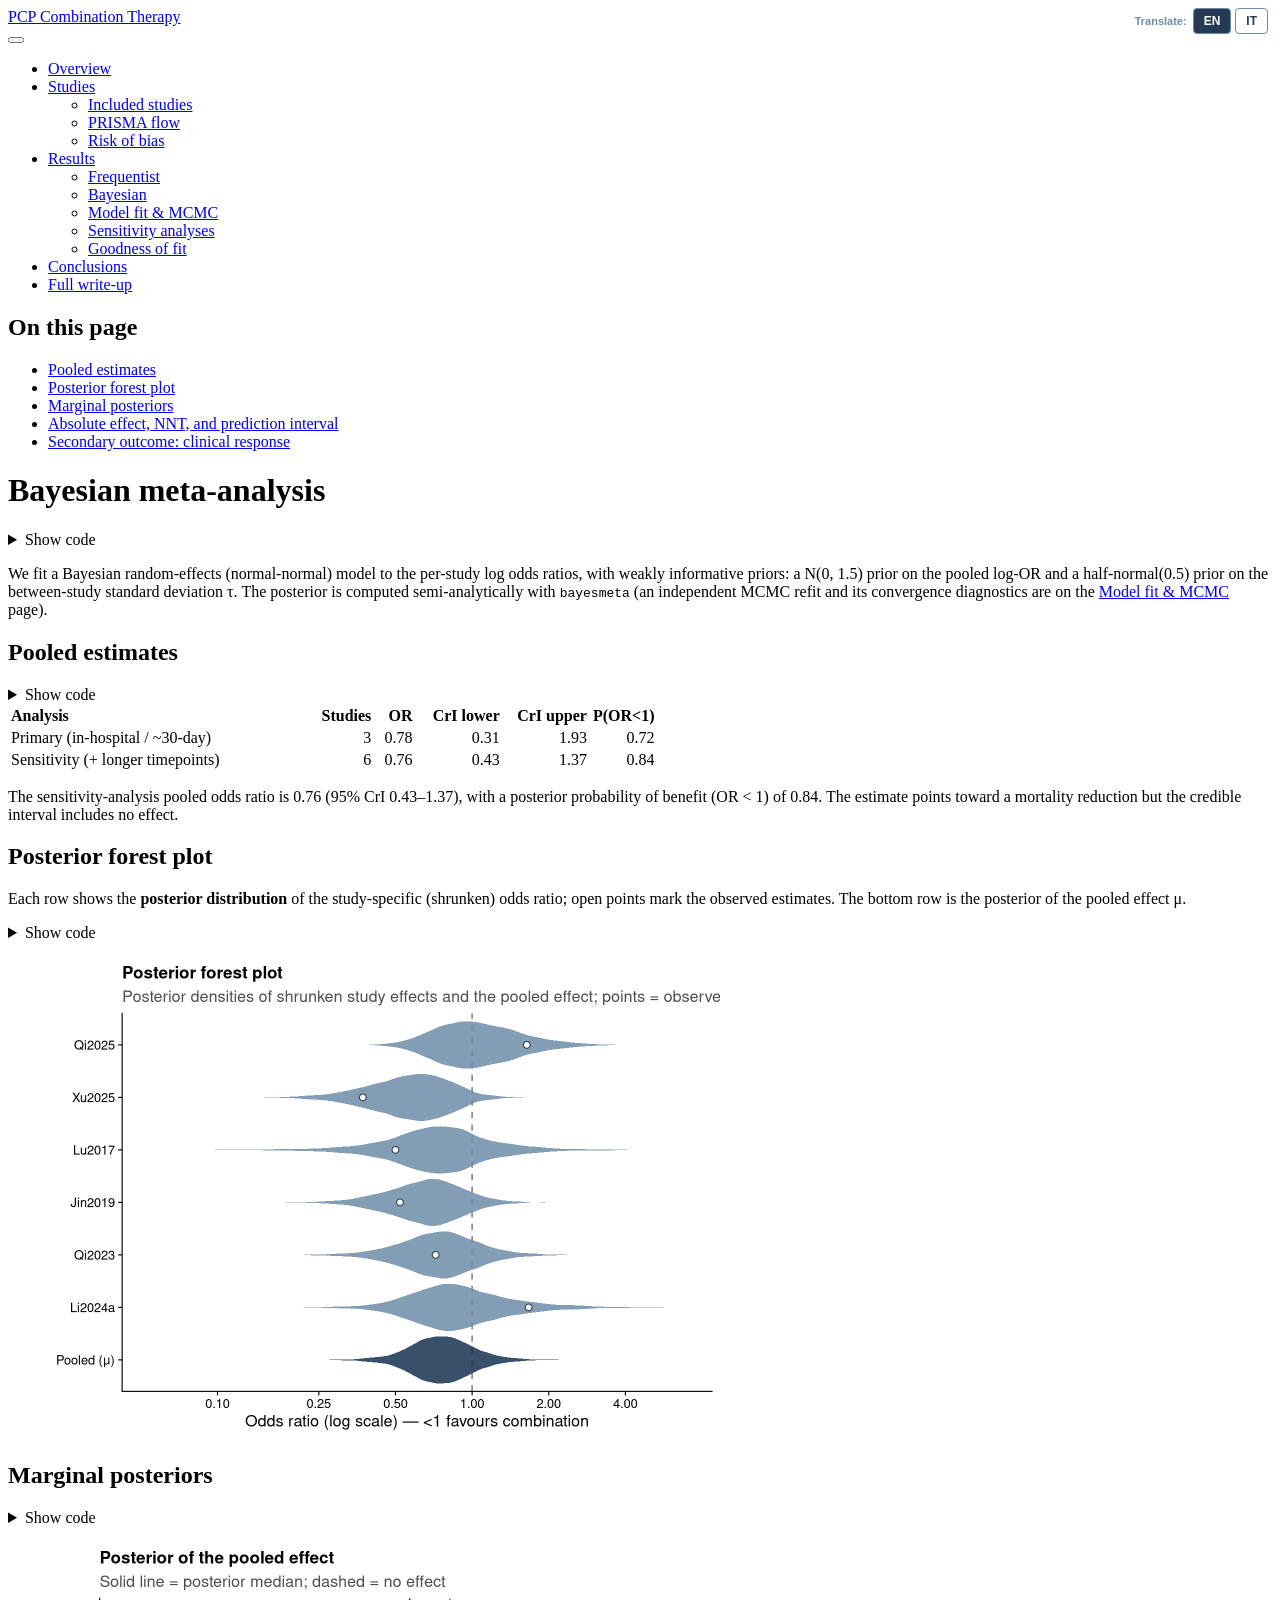
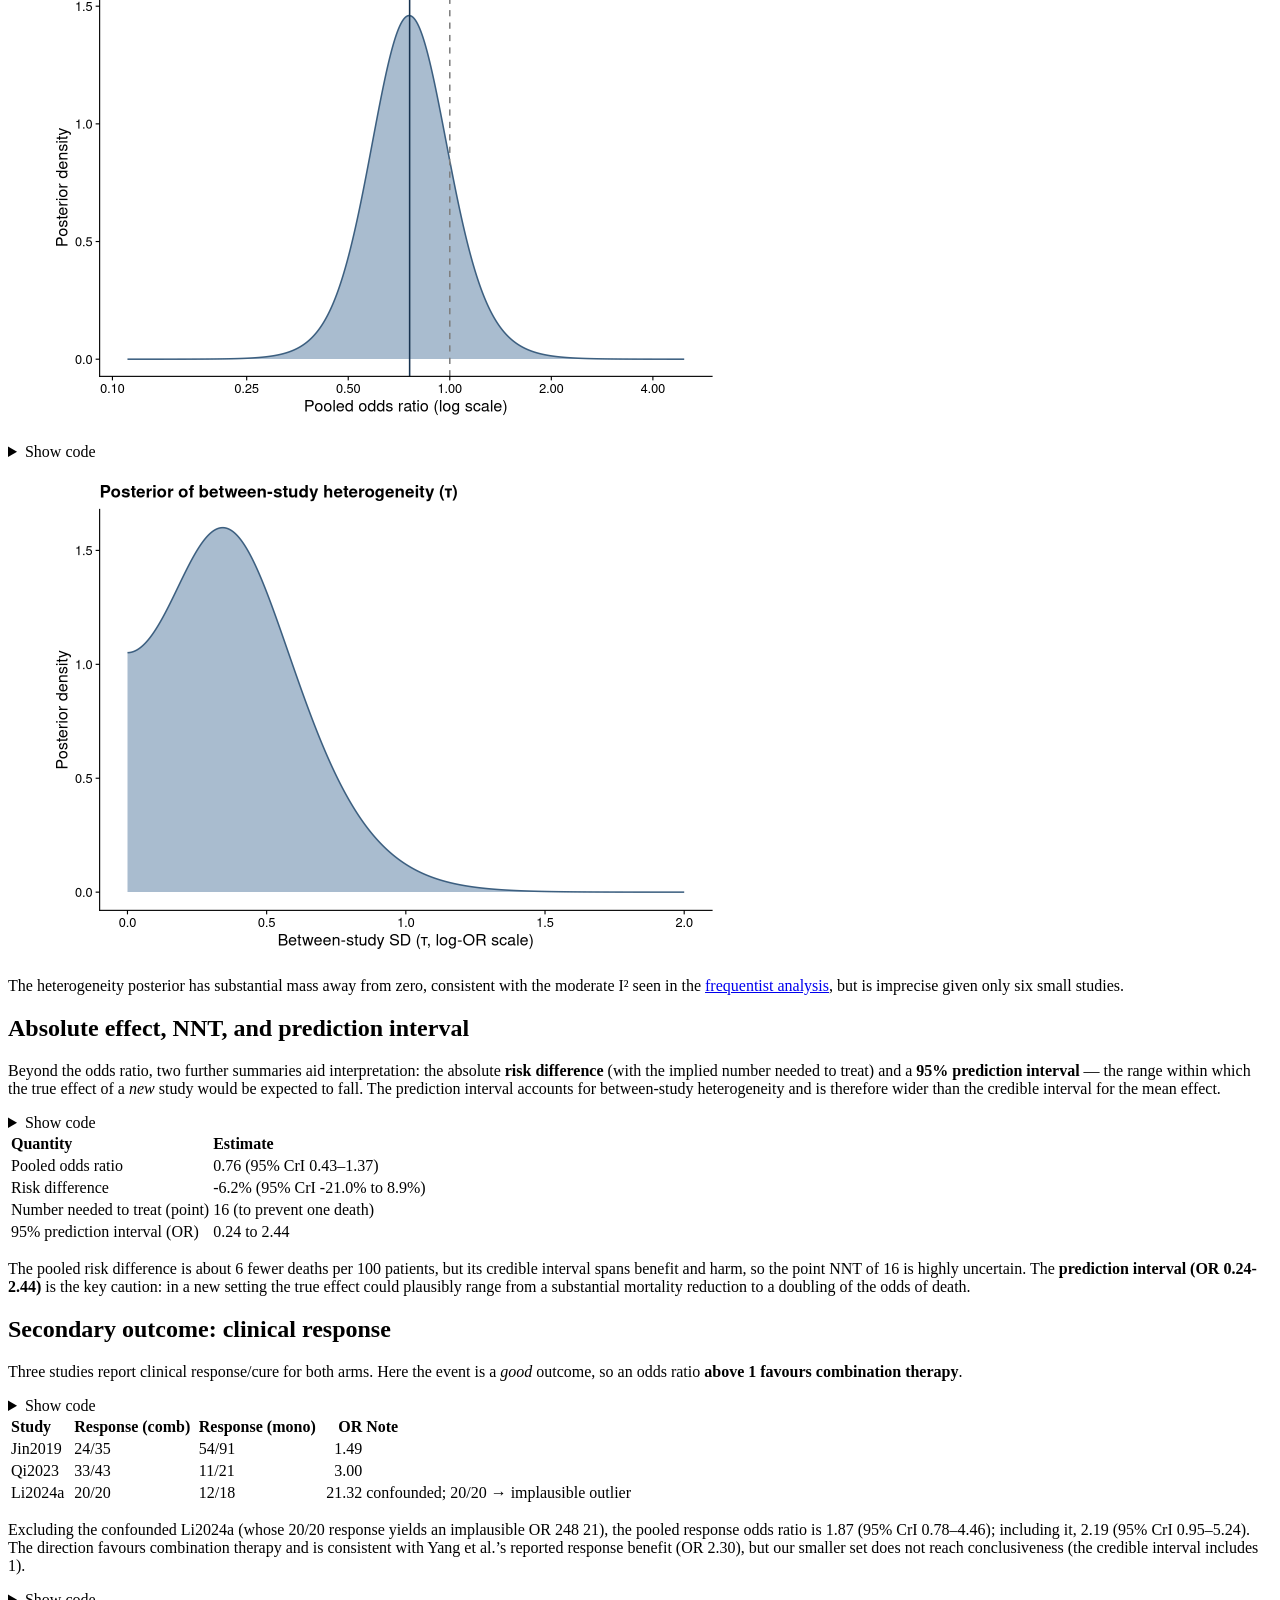
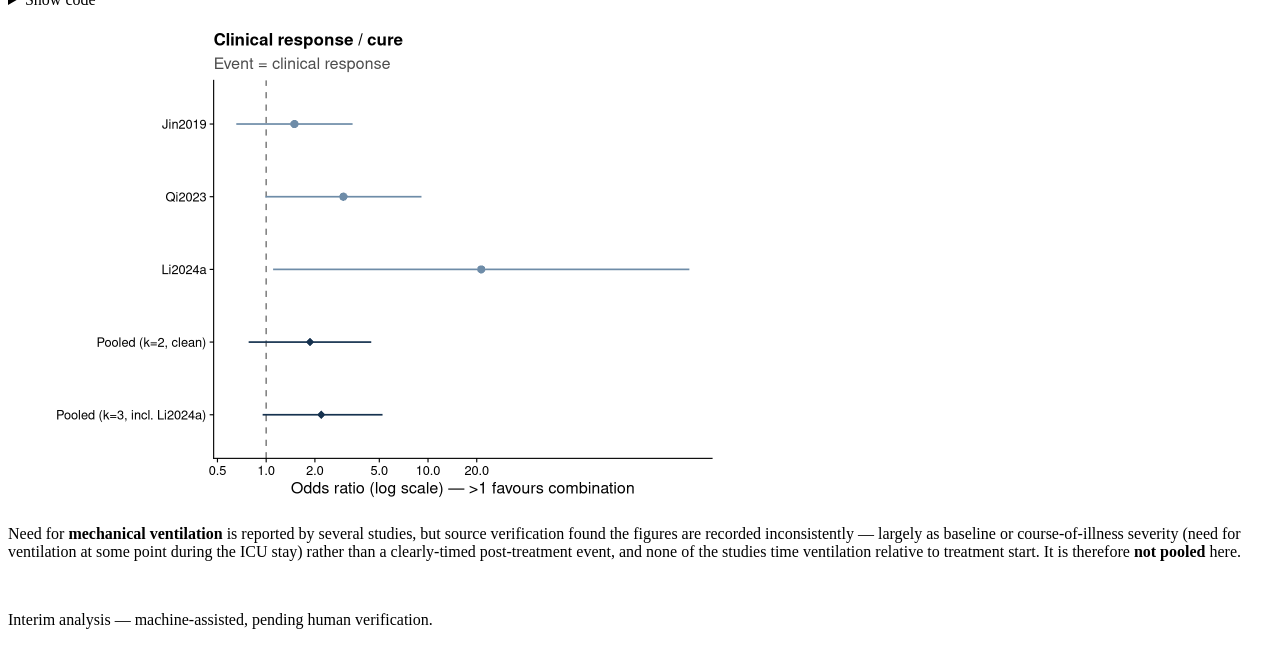
==== commit 2a4417db: "Built site for gh-pages" ====
--- a/bayesian.html
+++ b/bayesian.html
@@ -2,7 +2,7 @@
 <html xmlns="http://www.w3.org/1999/xhtml" lang="en" xml:lang="en"><head>
 
 <meta charset="utf-8">
-<meta name="generator" content="quarto-1.9.35">
+<meta name="generator" content="quarto-1.10.18">
 
 <meta name="viewport" content="width=device-width, initial-scale=1.0, user-scalable=yes">
 
@@ -12,10 +12,13 @@
 /* Default styles provided by pandoc.
 ** See https://pandoc.org/MANUAL.html#variables-for-html for config info.
 */
-code{white-space: pre-wrap;}
 span.smallcaps{font-variant: small-caps;}
-div.columns{display: flex; gap: min(4vw, 1.5em);}
-div.column{flex: auto; overflow-x: auto;}
+div.columns{display: flex; gap: 1.5em;}
+div.column{flex: auto;}
+@media screen {
+div.columns{gap: min(4vw, 1.5em);}
+div.column{overflow-x: auto;}
+}
 div.hanging-indent{margin-left: 1.5em; text-indent: -1.5em;}
 ul.task-list{list-style: none;}
 ul.task-list li input[type="checkbox"] {
@@ -74,10 +77,10 @@
 <script src="site_libs/quarto-html/tippy.umd.min.js"></script>
 <script src="site_libs/quarto-html/anchor.min.js"></script>
 <link href="site_libs/quarto-html/tippy.css" rel="stylesheet">
-<link href="site_libs/quarto-html/quarto-syntax-highlighting-46f66b053e56abd73bb6e954d61a315b.css" rel="stylesheet" id="quarto-text-highlighting-styles">
+<link href="site_libs/quarto-html/quarto-syntax-highlighting-64a204ab8560d761af7679ceaba22944.css" rel="stylesheet" id="quarto-text-highlighting-styles">
 <script src="site_libs/bootstrap/bootstrap.min.js"></script>
 <link href="site_libs/bootstrap/bootstrap-icons.css" rel="stylesheet">
-<link href="site_libs/bootstrap/bootstrap-158031087360bce0ff56dc785ce39e06.min.css" rel="stylesheet" append-hash="true" id="quarto-bootstrap" data-mode="light">
+<link href="site_libs/bootstrap/bootstrap-6ac2aec46ad7f46b16024ee4409aa65c.min.css" rel="stylesheet" append-hash="true" id="quarto-bootstrap" data-mode="light">
 <script id="quarto-search-options" type="application/json">{
   "location": "navbar",
   "copy-button": false,
@@ -181,6 +184,10 @@
     <a class="dropdown-item" href="./sensitivity.html">
  <span class="dropdown-text">Sensitivity analyses</span></a>
   </li>  
+        <li>
+    <a class="dropdown-item" href="./goodness-of-fit.html">
+ <span class="dropdown-text">Goodness of fit</span></a>
+  </li>  
     </ul>
   </li>
   <li class="nav-item">
@@ -416,18 +423,17 @@
 <span id="cb6-8"><a href="#cb6-8" aria-hidden="true" tabindex="-1"></a>rd <span class="ot">&lt;-</span> bm_rd<span class="sc">$</span>summary[, <span class="st">"mu"</span>]</span>
 <span id="cb6-9"><a href="#cb6-9" aria-hidden="true" tabindex="-1"></a></span>
 <span id="cb6-10"><a href="#cb6-10" aria-hidden="true" tabindex="-1"></a><span class="co"># 95% prediction interval (OR scale) from the odds-ratio model's predictive distribution</span></span>
-<span id="cb6-11"><a href="#cb6-11" aria-hidden="true" tabindex="-1"></a><span class="fu">set.seed</span>(<span class="dv">3391</span>)</span>
-<span id="cb6-12"><a href="#cb6-12" aria-hidden="true" tabindex="-1"></a>pred <span class="ot">&lt;-</span> <span class="fu">exp</span>(<span class="fu">quantile</span>(bm_sens<span class="sc">$</span><span class="fu">rposterior</span>(<span class="at">n =</span> <span class="fl">2e4</span>, <span class="at">predict =</span> <span class="cn">TRUE</span>)[, <span class="st">"theta"</span>], <span class="fu">c</span>(<span class="fl">0.025</span>, <span class="fl">0.975</span>)))</span>
-<span id="cb6-13"><a href="#cb6-13" aria-hidden="true" tabindex="-1"></a></span>
-<span id="cb6-14"><a href="#cb6-14" aria-hidden="true" tabindex="-1"></a><span class="fu">tibble</span>(</span>
-<span id="cb6-15"><a href="#cb6-15" aria-hidden="true" tabindex="-1"></a>  <span class="at">Quantity =</span> <span class="fu">c</span>(<span class="st">"Pooled odds ratio"</span>, <span class="st">"Risk difference"</span>, <span class="st">"Number needed to treat (point)"</span>,</span>
-<span id="cb6-16"><a href="#cb6-16" aria-hidden="true" tabindex="-1"></a>               <span class="st">"95% prediction interval (OR)"</span>),</span>
-<span id="cb6-17"><a href="#cb6-17" aria-hidden="true" tabindex="-1"></a>  <span class="at">Estimate =</span> <span class="fu">c</span>(<span class="fu">fmt</span>(bm_sens),</span>
-<span id="cb6-18"><a href="#cb6-18" aria-hidden="true" tabindex="-1"></a>               <span class="fu">sprintf</span>(<span class="st">"%.1f%% (95%% CrI %.1f%% to %.1f%%)"</span>,</span>
-<span id="cb6-19"><a href="#cb6-19" aria-hidden="true" tabindex="-1"></a>                       <span class="dv">100</span> <span class="sc">*</span> rd[<span class="st">"median"</span>], <span class="dv">100</span> <span class="sc">*</span> rd[<span class="st">"95% lower"</span>], <span class="dv">100</span> <span class="sc">*</span> rd[<span class="st">"95% upper"</span>]),</span>
-<span id="cb6-20"><a href="#cb6-20" aria-hidden="true" tabindex="-1"></a>               <span class="fu">sprintf</span>(<span class="st">"%.0f (to prevent one death)"</span>, <span class="dv">1</span> <span class="sc">/</span> <span class="fu">abs</span>(rd[<span class="st">"median"</span>])),</span>
-<span id="cb6-21"><a href="#cb6-21" aria-hidden="true" tabindex="-1"></a>               <span class="fu">sprintf</span>(<span class="st">"%.2f to %.2f"</span>, pred[<span class="dv">1</span>], pred[<span class="dv">2</span>]))</span>
-<span id="cb6-22"><a href="#cb6-22" aria-hidden="true" tabindex="-1"></a>) <span class="sc">|&gt;</span> knitr<span class="sc">::</span><span class="fu">kable</span>()</span></code></pre></div><button title="Copy to Clipboard" class="code-copy-button"><i class="bi"></i></button></div>
+<span id="cb6-11"><a href="#cb6-11" aria-hidden="true" tabindex="-1"></a>pred <span class="ot">&lt;-</span> <span class="fu">exp</span>(bm_sens<span class="sc">$</span><span class="fu">qposterior</span>(<span class="at">mu.p =</span> <span class="fu">c</span>(<span class="fl">0.025</span>, <span class="fl">0.975</span>), <span class="at">predict =</span> <span class="cn">TRUE</span>))</span>
+<span id="cb6-12"><a href="#cb6-12" aria-hidden="true" tabindex="-1"></a></span>
+<span id="cb6-13"><a href="#cb6-13" aria-hidden="true" tabindex="-1"></a><span class="fu">tibble</span>(</span>
+<span id="cb6-14"><a href="#cb6-14" aria-hidden="true" tabindex="-1"></a>  <span class="at">Quantity =</span> <span class="fu">c</span>(<span class="st">"Pooled odds ratio"</span>, <span class="st">"Risk difference"</span>, <span class="st">"Number needed to treat (point)"</span>,</span>
+<span id="cb6-15"><a href="#cb6-15" aria-hidden="true" tabindex="-1"></a>               <span class="st">"95% prediction interval (OR)"</span>),</span>
+<span id="cb6-16"><a href="#cb6-16" aria-hidden="true" tabindex="-1"></a>  <span class="at">Estimate =</span> <span class="fu">c</span>(<span class="fu">fmt</span>(bm_sens),</span>
+<span id="cb6-17"><a href="#cb6-17" aria-hidden="true" tabindex="-1"></a>               <span class="fu">sprintf</span>(<span class="st">"%.1f%% (95%% CrI %.1f%% to %.1f%%)"</span>,</span>
+<span id="cb6-18"><a href="#cb6-18" aria-hidden="true" tabindex="-1"></a>                       <span class="dv">100</span> <span class="sc">*</span> rd[<span class="st">"median"</span>], <span class="dv">100</span> <span class="sc">*</span> rd[<span class="st">"95% lower"</span>], <span class="dv">100</span> <span class="sc">*</span> rd[<span class="st">"95% upper"</span>]),</span>
+<span id="cb6-19"><a href="#cb6-19" aria-hidden="true" tabindex="-1"></a>               <span class="fu">sprintf</span>(<span class="st">"%.0f (to prevent one death)"</span>, <span class="dv">1</span> <span class="sc">/</span> <span class="fu">abs</span>(rd[<span class="st">"median"</span>])),</span>
+<span id="cb6-20"><a href="#cb6-20" aria-hidden="true" tabindex="-1"></a>               <span class="fu">sprintf</span>(<span class="st">"%.2f to %.2f"</span>, pred[<span class="dv">1</span>], pred[<span class="dv">2</span>]))</span>
+<span id="cb6-21"><a href="#cb6-21" aria-hidden="true" tabindex="-1"></a>) <span class="sc">|&gt;</span> knitr<span class="sc">::</span><span class="fu">kable</span>()</span></code></pre></div><button title="Copy to Clipboard" class="code-copy-button"><i class="bi"></i></button></div>
 </details>
 <div class="cell-output-display">
 <table class="caption-top table table-sm table-striped small">
@@ -452,13 +458,13 @@
 </tr>
 <tr class="even">
 <td style="text-align: left;">95% prediction interval (OR)</td>
-<td style="text-align: left;">0.24 to 2.43</td>
+<td style="text-align: left;">0.24 to 2.44</td>
 </tr>
 </tbody>
 </table>
 </div>
 </div>
-<p>The pooled risk difference is about 6 fewer deaths per 100 patients, but its credible interval spans benefit and harm, so the point NNT of 16 is highly uncertain. The <strong>prediction interval (OR 0.24-2.43)</strong> is the key caution: in a new setting the true effect could plausibly range from a substantial mortality reduction to a doubling of the odds of death.</p>
+<p>The pooled risk difference is about 6 fewer deaths per 100 patients, but its credible interval spans benefit and harm, so the point NNT of 16 is highly uncertain. The <strong>prediction interval (OR 0.24-2.44)</strong> is the key caution: in a new setting the true effect could plausibly range from a substantial mortality reduction to a doubling of the odds of death.</p>
 </section>
 <section id="secondary-outcome-clinical-response" class="level2">
 <h2 class="anchored" data-anchor-id="secondary-outcome-clinical-response">Secondary outcome: clinical response</h2>
@@ -683,7 +689,7 @@
     }
       var localhostRegex = new RegExp(/^(?:http|https):\/\/localhost\:?[0-9]*\//);
       var mailtoRegex = new RegExp(/^mailto:/);
-        var filterRegex = new RegExp("https:\/\/Russlewisbo\.github\.io\/PCP-combination\/");
+        var filterRegex = new RegExp('/' + window.location.host + '/');
       var isInternal = (href) => {
           return filterRegex.test(href) || localhostRegex.test(href) || mailtoRegex.test(href);
       }
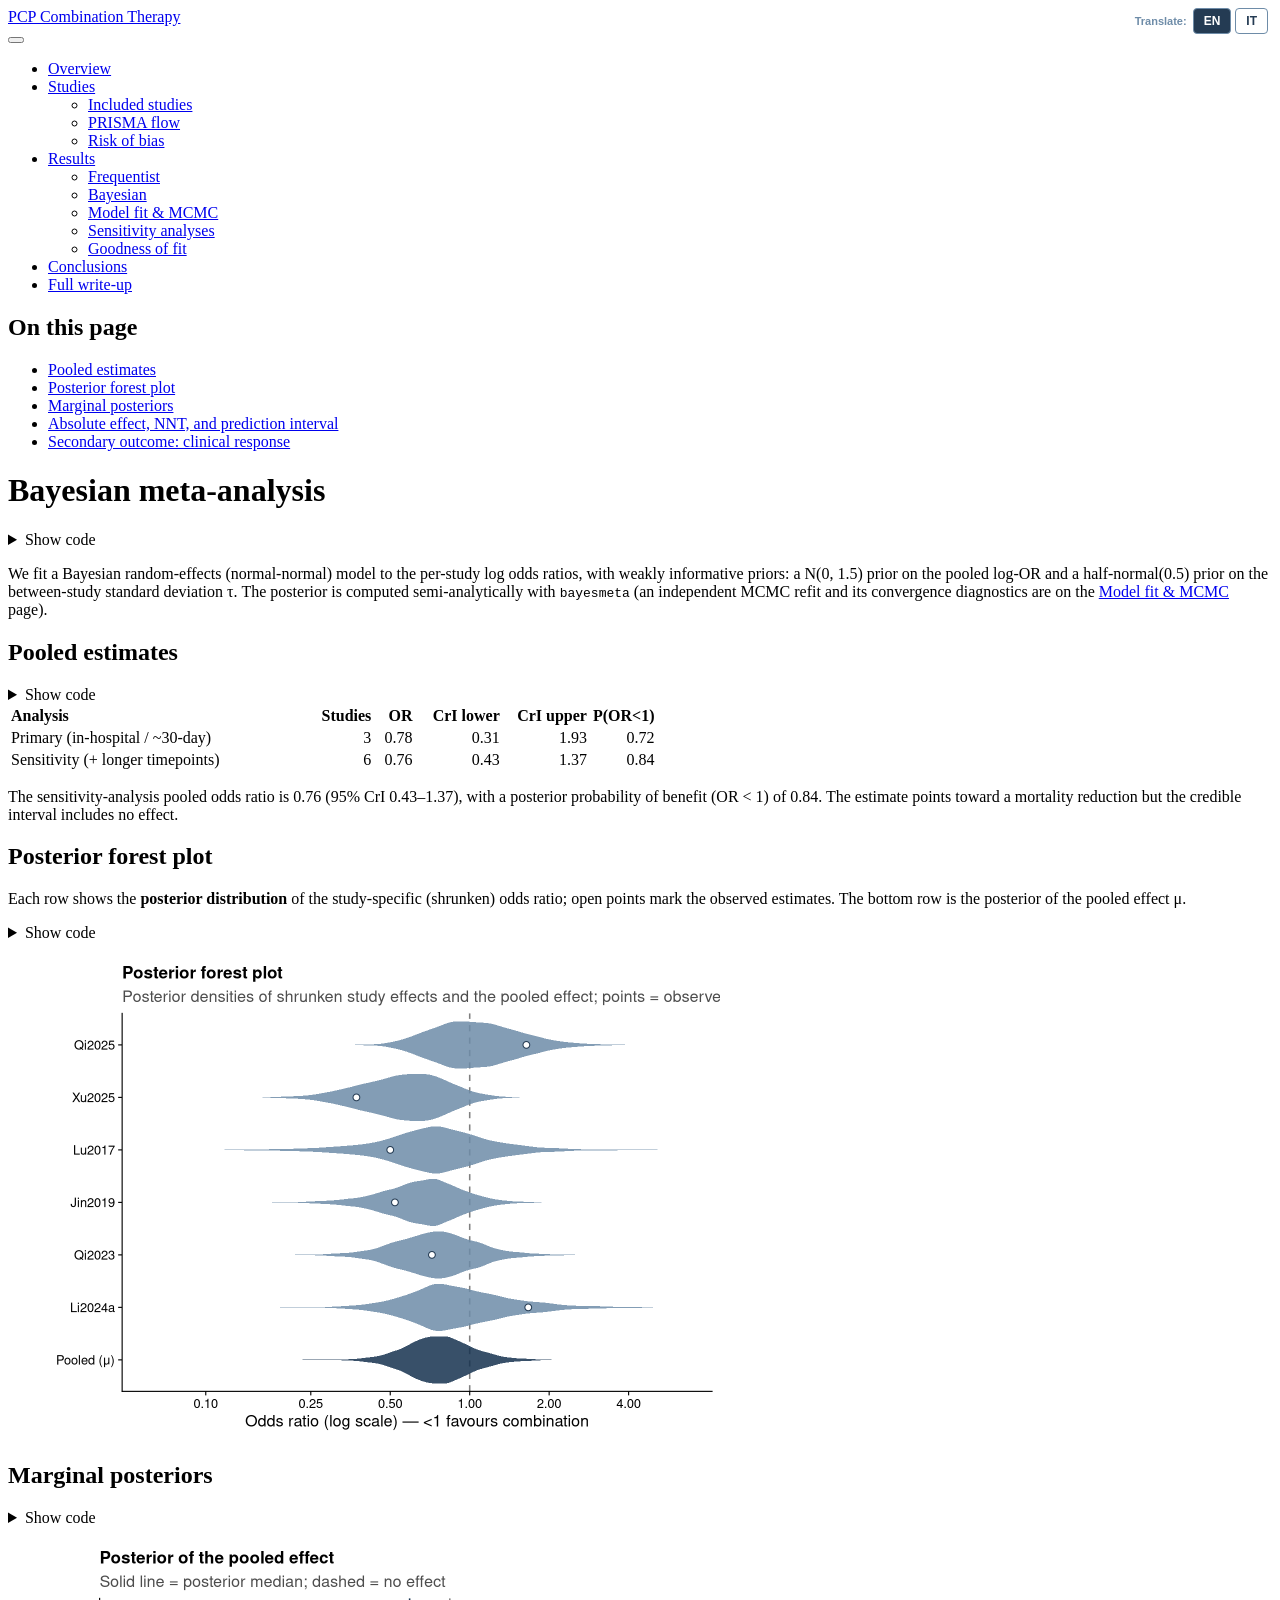
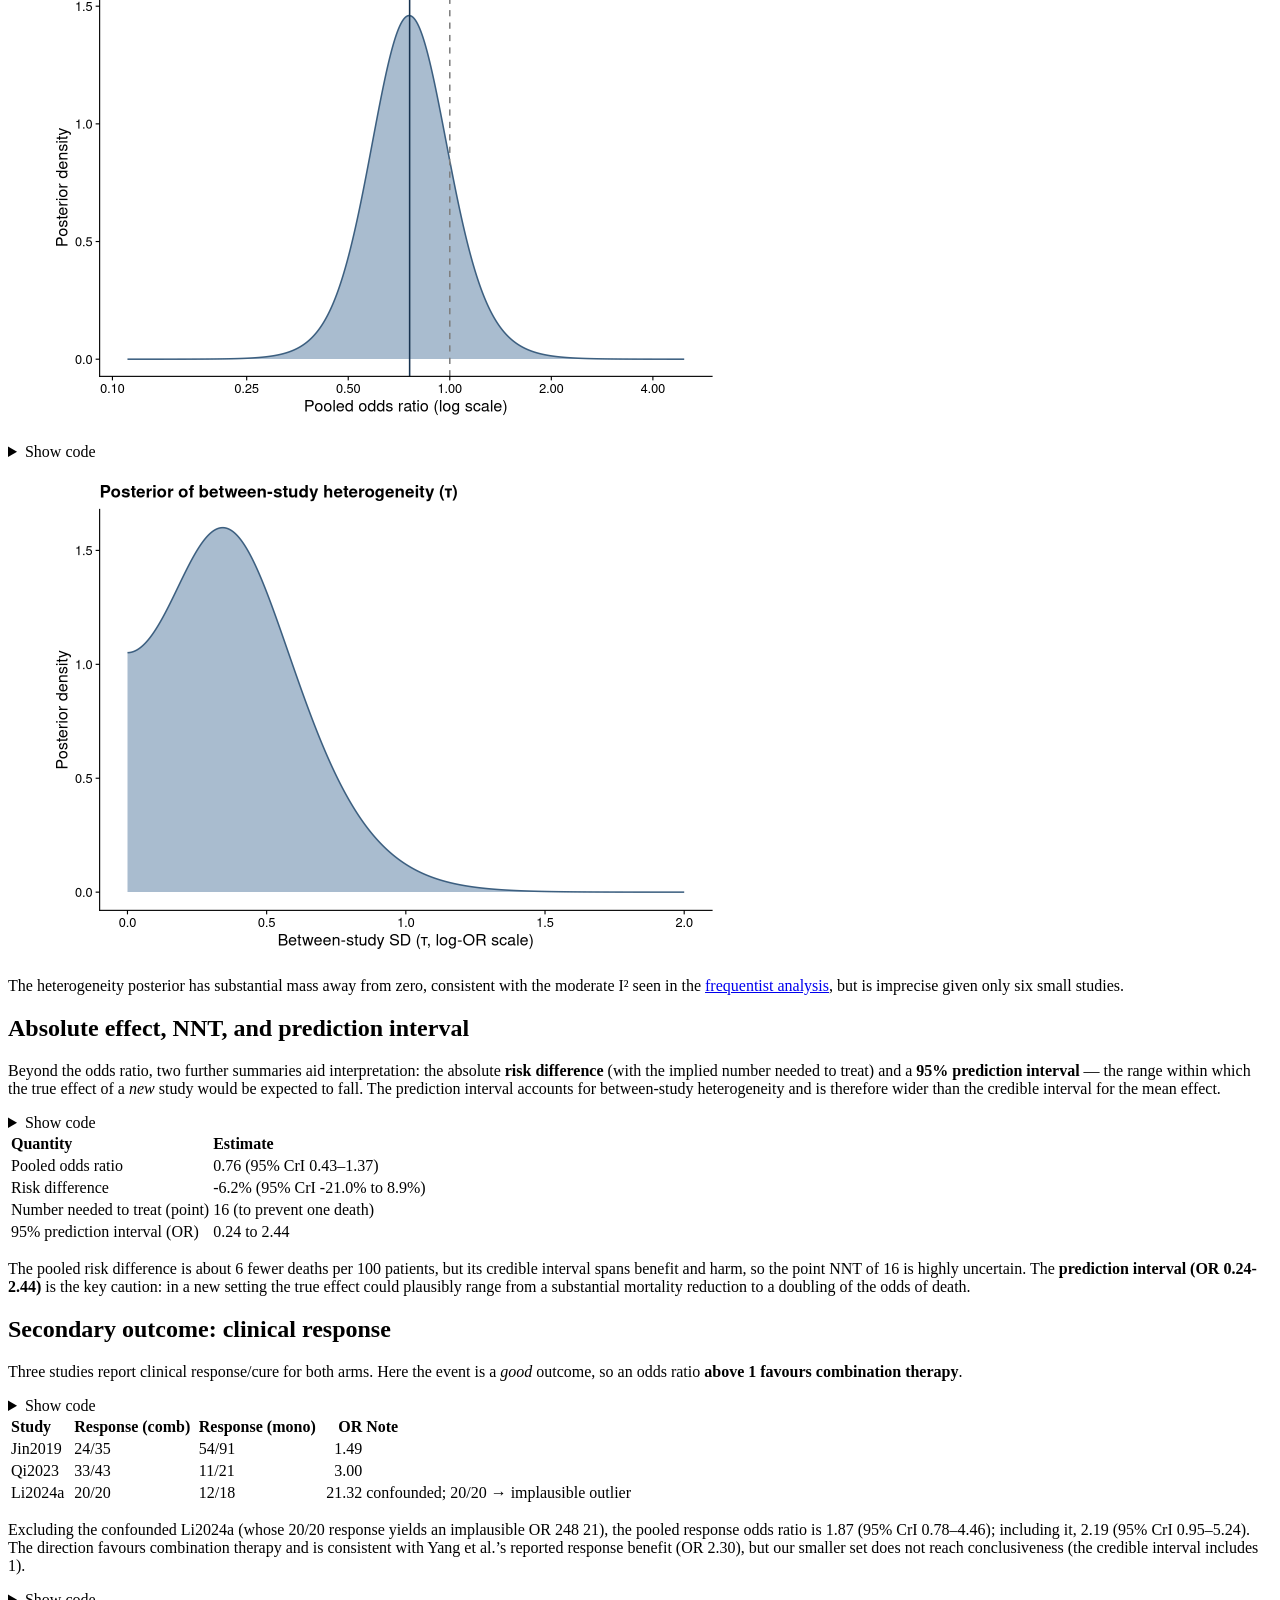
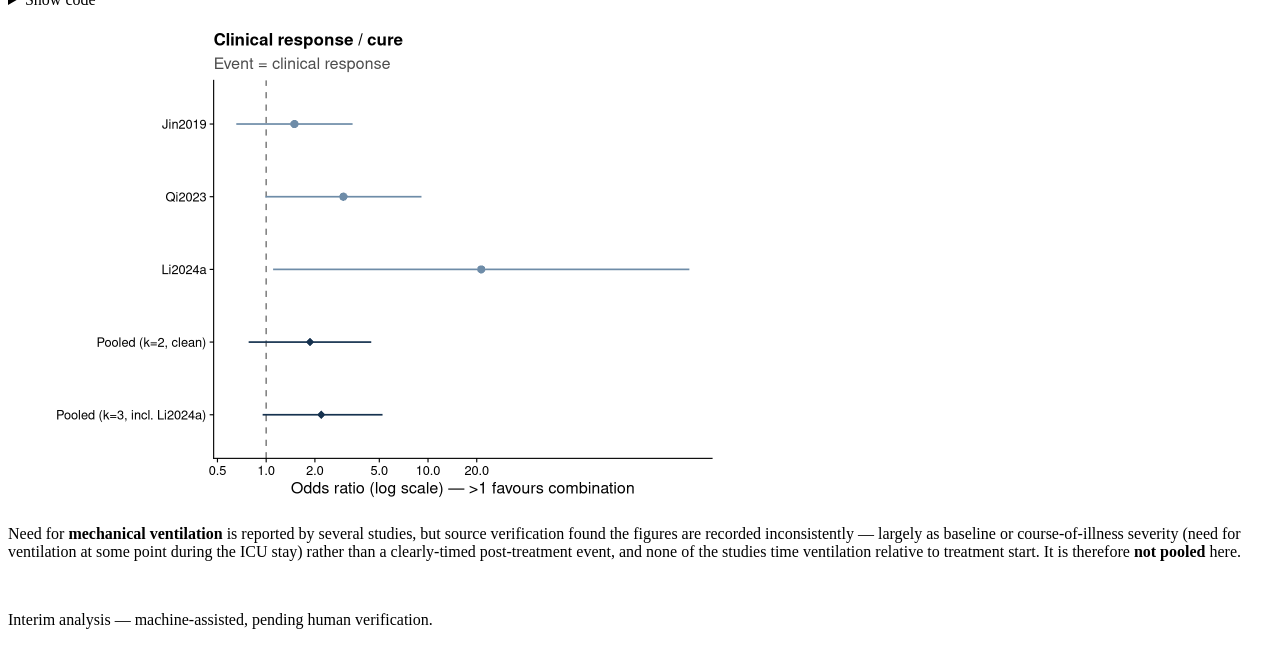
==== commit 3c915570: "Built site for gh-pages" ====
--- a/bayesian.html
+++ b/bayesian.html
@@ -321,7 +321,7 @@
 <details class="code-fold">
 <summary>Show code</summary>
 <div class="code-copy-outer-scaffold"><div class="sourceCode cell-code" id="cb3"><pre class="sourceCode r code-with-copy"><code class="sourceCode r"><span id="cb3-1"><a href="#cb3-1" aria-hidden="true" tabindex="-1"></a><span class="fu">set.seed</span>(<span class="dv">7183</span>)</span>
-<span id="cb3-2"><a href="#cb3-2" aria-hidden="true" tabindex="-1"></a>ps <span class="ot">&lt;-</span> bm_sens<span class="sc">$</span><span class="fu">rposterior</span>(<span class="at">n =</span> <span class="dv">6000</span>)   <span class="co"># columns: tau, mu (log-OR scale)</span></span>
+<span id="cb3-2"><a href="#cb3-2" aria-hidden="true" tabindex="-1"></a>ps <span class="ot">&lt;-</span> bm_sens<span class="sc">$</span><span class="fu">rposterior</span>(<span class="at">n =</span> <span class="dv">4000</span>)   <span class="co"># columns: tau, mu (log-OR scale)</span></span>
 <span id="cb3-3"><a href="#cb3-3" aria-hidden="true" tabindex="-1"></a></span>
 <span id="cb3-4"><a href="#cb3-4" aria-hidden="true" tabindex="-1"></a><span class="co"># Conditional posterior of each study's true effect given (mu, tau, y_i, sei_i)</span></span>
 <span id="cb3-5"><a href="#cb3-5" aria-hidden="true" tabindex="-1"></a>theta_draws <span class="ot">&lt;-</span> purrr<span class="sc">::</span><span class="fu">map_dfr</span>(<span class="fu">seq_len</span>(<span class="fu">nrow</span>(ma)), <span class="cf">function</span>(i) {</span>
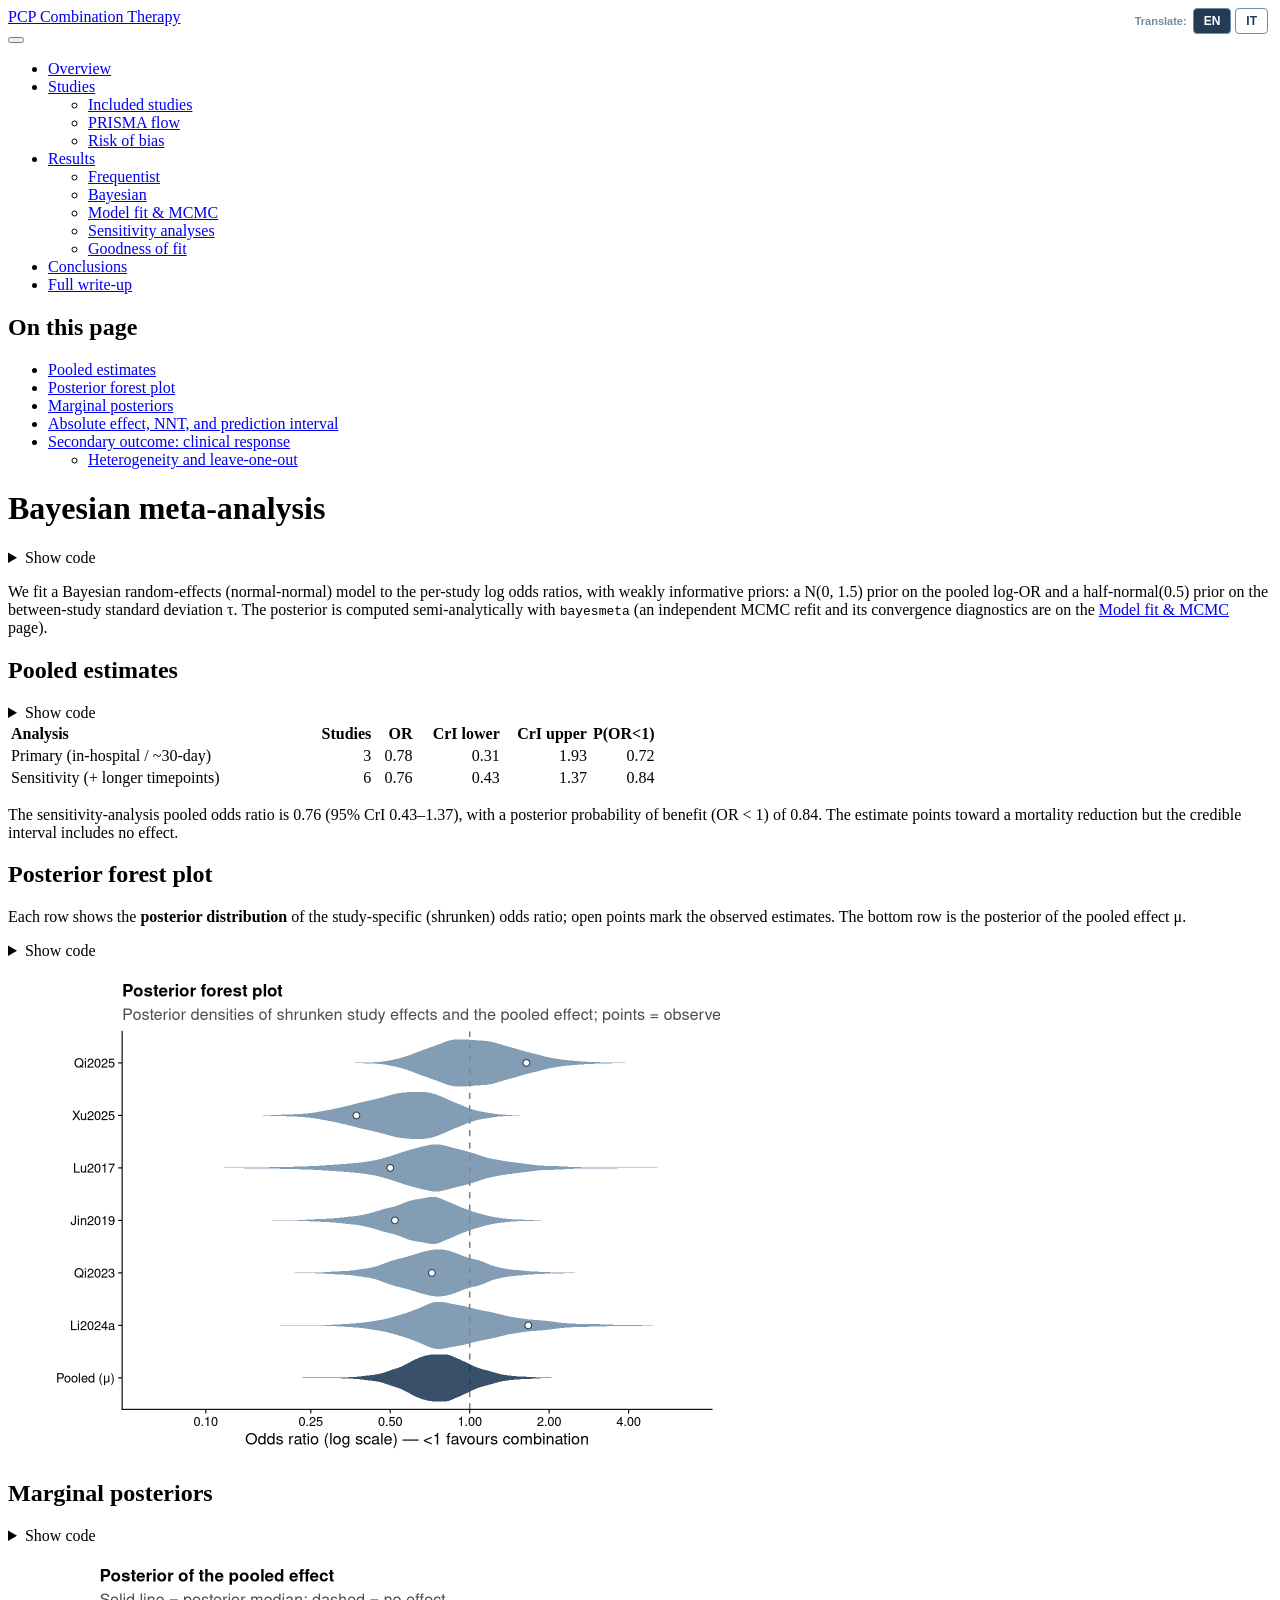
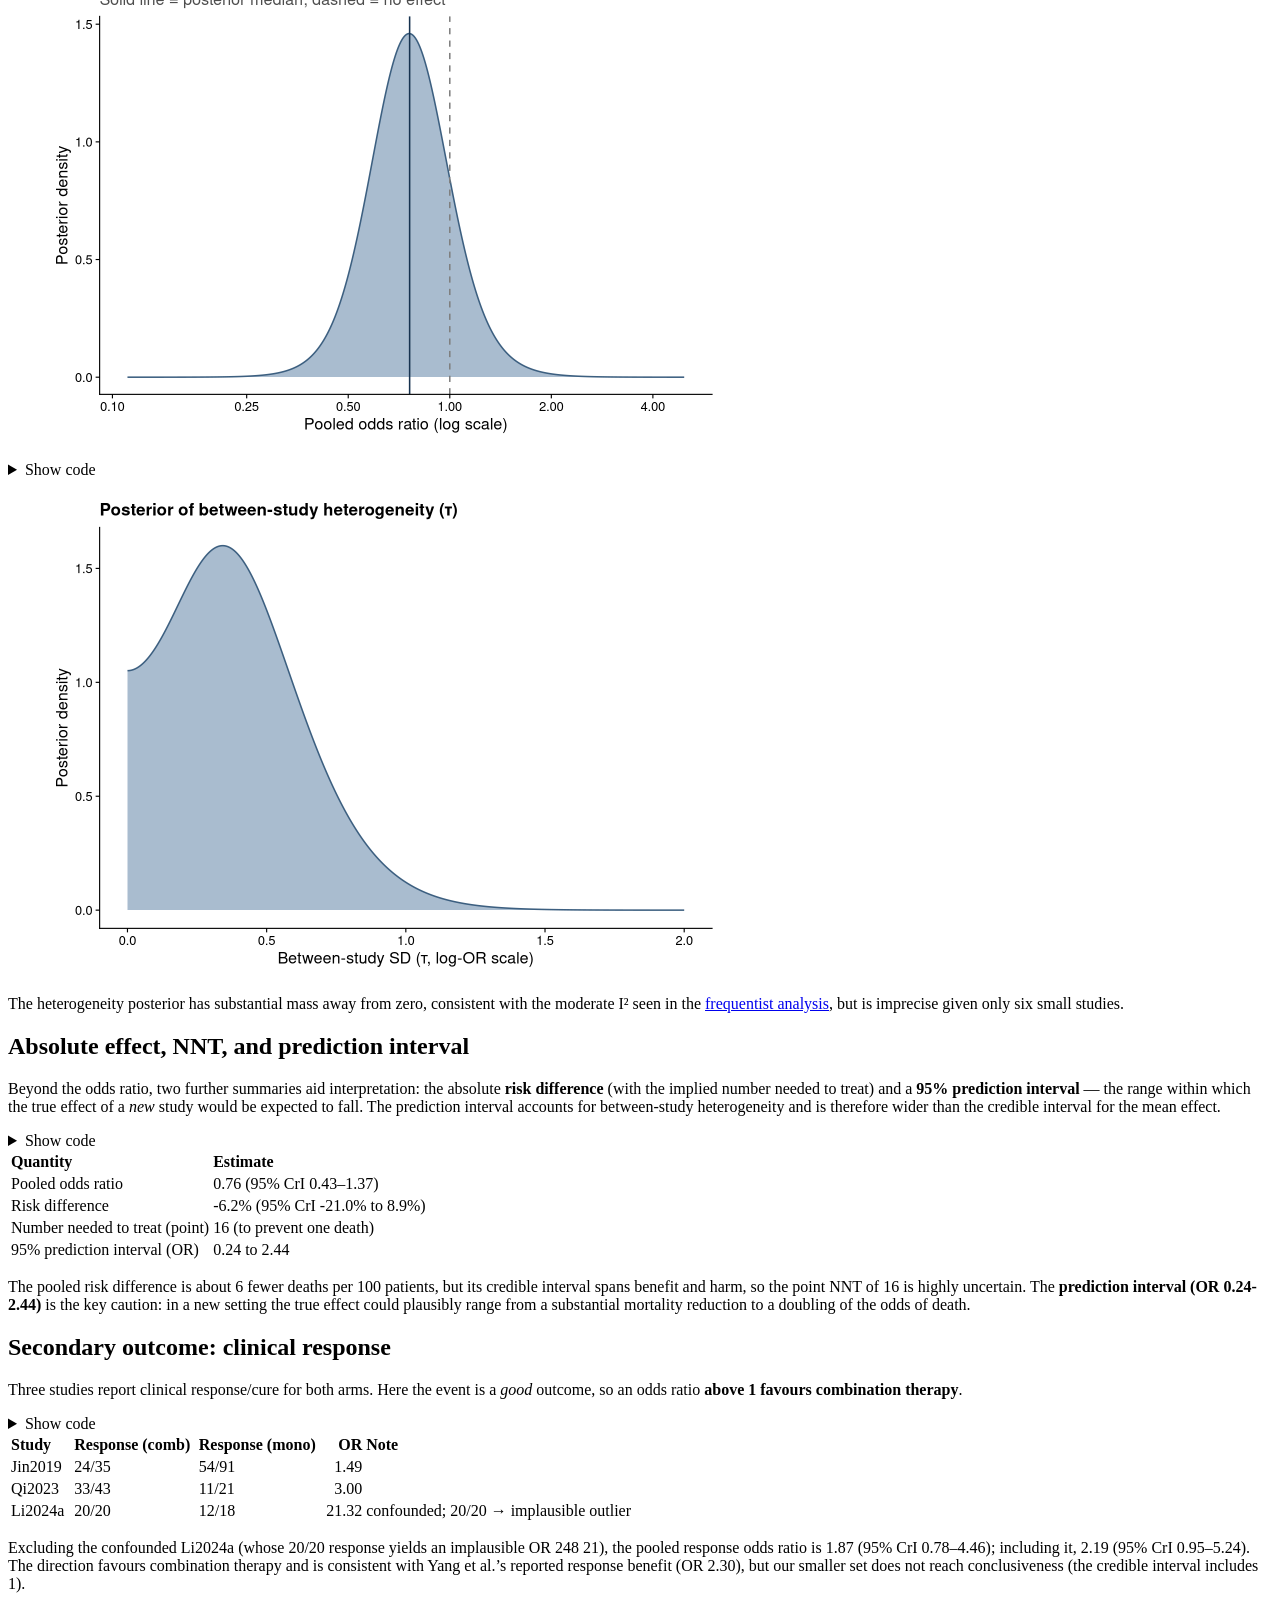
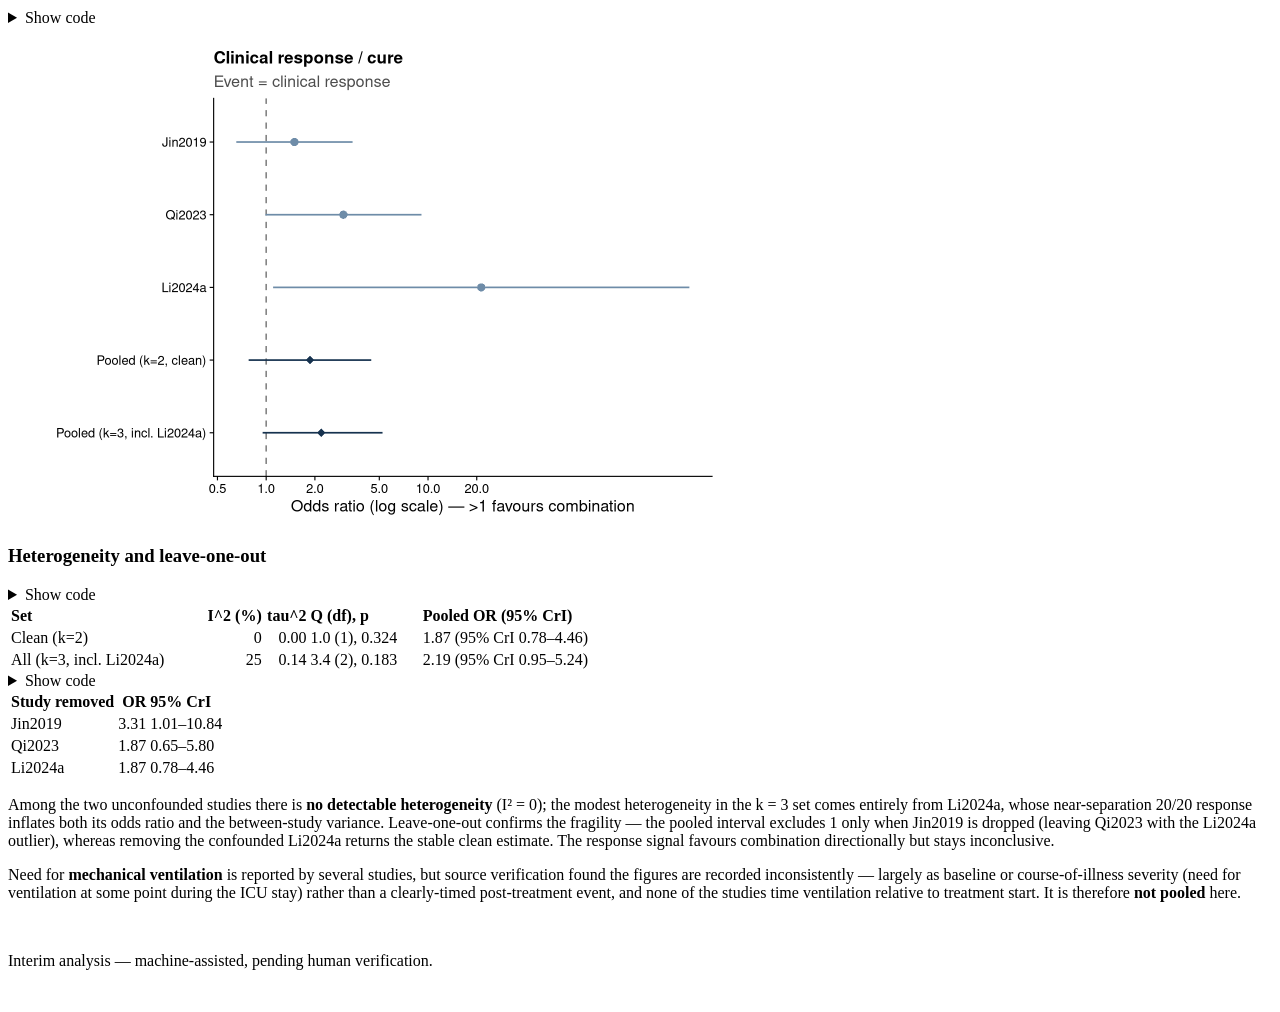
==== commit 9c630383: "Built site for gh-pages" ====
--- a/bayesian.html
+++ b/bayesian.html
@@ -219,7 +219,10 @@
   <li><a href="#posterior-forest-plot" id="toc-posterior-forest-plot" class="nav-link" data-scroll-target="#posterior-forest-plot">Posterior forest plot</a></li>
   <li><a href="#marginal-posteriors" id="toc-marginal-posteriors" class="nav-link" data-scroll-target="#marginal-posteriors">Marginal posteriors</a></li>
   <li><a href="#absolute-effect-nnt-and-prediction-interval" id="toc-absolute-effect-nnt-and-prediction-interval" class="nav-link" data-scroll-target="#absolute-effect-nnt-and-prediction-interval">Absolute effect, NNT, and prediction interval</a></li>
-  <li><a href="#secondary-outcome-clinical-response" id="toc-secondary-outcome-clinical-response" class="nav-link" data-scroll-target="#secondary-outcome-clinical-response">Secondary outcome: clinical response</a></li>
+  <li><a href="#secondary-outcome-clinical-response" id="toc-secondary-outcome-clinical-response" class="nav-link" data-scroll-target="#secondary-outcome-clinical-response">Secondary outcome: clinical response</a>
+  <ul class="collapse">
+  <li><a href="#heterogeneity-and-leave-one-out" id="toc-heterogeneity-and-leave-one-out" class="nav-link" data-scroll-target="#heterogeneity-and-leave-one-out">Heterogeneity and leave-one-out</a></li>
+  </ul></li>
   </ul>
 </nav>
     </div>
@@ -568,9 +571,102 @@
 </div>
 </div>
 </div>
+<section id="heterogeneity-and-leave-one-out" class="level3">
+<h3 class="anchored" data-anchor-id="heterogeneity-and-leave-one-out">Heterogeneity and leave-one-out</h3>
+<div class="cell">
+<details class="code-fold">
+<summary>Show code</summary>
+<div class="code-copy-outer-scaffold"><div class="sourceCode cell-code" id="cb9"><pre class="sourceCode r code-with-copy"><code class="sourceCode r"><span id="cb9-1"><a href="#cb9-1" aria-hidden="true" tabindex="-1"></a>re_resp_all <span class="ot">&lt;-</span> <span class="fu">rma</span>(yi, vi, <span class="at">data =</span> respE, <span class="at">method =</span> <span class="st">"REML"</span>)</span>
+<span id="cb9-2"><a href="#cb9-2" aria-hidden="true" tabindex="-1"></a>re_resp_cln <span class="ot">&lt;-</span> <span class="fu">rma</span>(yi, vi, <span class="at">data =</span> dplyr<span class="sc">::</span><span class="fu">filter</span>(respE, <span class="sc">!</span>confounded), <span class="at">method =</span> <span class="st">"REML"</span>)</span>
+<span id="cb9-3"><a href="#cb9-3" aria-hidden="true" tabindex="-1"></a><span class="fu">tibble</span>(</span>
+<span id="cb9-4"><a href="#cb9-4" aria-hidden="true" tabindex="-1"></a>  <span class="at">Set                   =</span> <span class="fu">c</span>(<span class="st">"Clean (k=2)"</span>, <span class="st">"All (k=3, incl. Li2024a)"</span>),</span>
+<span id="cb9-5"><a href="#cb9-5" aria-hidden="true" tabindex="-1"></a>  <span class="st">`</span><span class="at">I^2 (%)</span><span class="st">`</span>             <span class="ot">=</span> <span class="fu">round</span>(<span class="fu">c</span>(re_resp_cln<span class="sc">$</span>I2, re_resp_all<span class="sc">$</span>I2)),</span>
+<span id="cb9-6"><a href="#cb9-6" aria-hidden="true" tabindex="-1"></a>  <span class="st">`</span><span class="at">tau^2</span><span class="st">`</span>               <span class="ot">=</span> <span class="fu">round</span>(<span class="fu">c</span>(re_resp_cln<span class="sc">$</span>tau2, re_resp_all<span class="sc">$</span>tau2), <span class="dv">2</span>),</span>
+<span id="cb9-7"><a href="#cb9-7" aria-hidden="true" tabindex="-1"></a>  <span class="st">`</span><span class="at">Q (df), p</span><span class="st">`</span>           <span class="ot">=</span> <span class="fu">c</span>(<span class="fu">sprintf</span>(<span class="st">"%.1f (%d), %.3f"</span>, re_resp_cln<span class="sc">$</span>QE, re_resp_cln<span class="sc">$</span>k <span class="sc">-</span> <span class="dv">1</span>, re_resp_cln<span class="sc">$</span>QEp),</span>
+<span id="cb9-8"><a href="#cb9-8" aria-hidden="true" tabindex="-1"></a>                            <span class="fu">sprintf</span>(<span class="st">"%.1f (%d), %.3f"</span>, re_resp_all<span class="sc">$</span>QE, re_resp_all<span class="sc">$</span>k <span class="sc">-</span> <span class="dv">1</span>, re_resp_all<span class="sc">$</span>QEp)),</span>
+<span id="cb9-9"><a href="#cb9-9" aria-hidden="true" tabindex="-1"></a>  <span class="st">`</span><span class="at">Pooled OR (95% CrI)</span><span class="st">`</span> <span class="ot">=</span> <span class="fu">c</span>(<span class="fu">fmt</span>(bm_resp_clean), <span class="fu">fmt</span>(bm_resp_all))</span>
+<span id="cb9-10"><a href="#cb9-10" aria-hidden="true" tabindex="-1"></a>) <span class="sc">|&gt;</span> knitr<span class="sc">::</span><span class="fu">kable</span>()</span></code></pre></div><button title="Copy to Clipboard" class="code-copy-button"><i class="bi"></i></button></div>
+</details>
+<div class="cell-output-display">
+<table class="caption-top table table-sm table-striped small">
+<colgroup>
+<col style="width: 31%">
+<col style="width: 10%">
+<col style="width: 7%">
+<col style="width: 18%">
+<col style="width: 31%">
+</colgroup>
+<thead>
+<tr class="header">
+<th style="text-align: left;">Set</th>
+<th style="text-align: right;">I^2 (%)</th>
+<th style="text-align: right;">tau^2</th>
+<th style="text-align: left;">Q (df), p</th>
+<th style="text-align: left;">Pooled OR (95% CrI)</th>
+</tr>
+</thead>
+<tbody>
+<tr class="odd">
+<td style="text-align: left;">Clean (k=2)</td>
+<td style="text-align: right;">0</td>
+<td style="text-align: right;">0.00</td>
+<td style="text-align: left;">1.0 (1), 0.324</td>
+<td style="text-align: left;">1.87 (95% CrI 0.78–4.46)</td>
+</tr>
+<tr class="even">
+<td style="text-align: left;">All (k=3, incl.&nbsp;Li2024a)</td>
+<td style="text-align: right;">25</td>
+<td style="text-align: right;">0.14</td>
+<td style="text-align: left;">3.4 (2), 0.183</td>
+<td style="text-align: left;">2.19 (95% CrI 0.95–5.24)</td>
+</tr>
+</tbody>
+</table>
+</div>
+</div>
+<div class="cell">
+<details class="code-fold">
+<summary>Show code</summary>
+<div class="code-copy-outer-scaffold"><div class="sourceCode cell-code" id="cb10"><pre class="sourceCode r code-with-copy"><code class="sourceCode r"><span id="cb10-1"><a href="#cb10-1" aria-hidden="true" tabindex="-1"></a>purrr<span class="sc">::</span><span class="fu">map_dfr</span>(respE<span class="sc">$</span>study, <span class="cf">function</span>(s_) {</span>
+<span id="cb10-2"><a href="#cb10-2" aria-hidden="true" tabindex="-1"></a>  v <span class="ot">&lt;-</span> <span class="fu">or_ci</span>(<span class="fu">fit_bm</span>(dplyr<span class="sc">::</span><span class="fu">filter</span>(respE, study <span class="sc">!=</span> s_)))</span>
+<span id="cb10-3"><a href="#cb10-3" aria-hidden="true" tabindex="-1"></a>  <span class="fu">tibble</span>(<span class="st">`</span><span class="at">Study removed</span><span class="st">`</span> <span class="ot">=</span> s_, <span class="at">OR =</span> <span class="fu">round</span>(v[<span class="dv">1</span>], <span class="dv">2</span>),</span>
+<span id="cb10-4"><a href="#cb10-4" aria-hidden="true" tabindex="-1"></a>         <span class="st">`</span><span class="at">95% CrI</span><span class="st">`</span> <span class="ot">=</span> <span class="fu">sprintf</span>(<span class="st">"%.2f\u2013%.2f"</span>, v[<span class="dv">2</span>], v[<span class="dv">3</span>]))</span>
+<span id="cb10-5"><a href="#cb10-5" aria-hidden="true" tabindex="-1"></a>}) <span class="sc">|&gt;</span> knitr<span class="sc">::</span><span class="fu">kable</span>()</span></code></pre></div><button title="Copy to Clipboard" class="code-copy-button"><i class="bi"></i></button></div>
+</details>
+<div class="cell-output-display">
+<table class="caption-top table table-sm table-striped small">
+<thead>
+<tr class="header">
+<th style="text-align: left;">Study removed</th>
+<th style="text-align: right;">OR</th>
+<th style="text-align: left;">95% CrI</th>
+</tr>
+</thead>
+<tbody>
+<tr class="odd">
+<td style="text-align: left;">Jin2019</td>
+<td style="text-align: right;">3.31</td>
+<td style="text-align: left;">1.01–10.84</td>
+</tr>
+<tr class="even">
+<td style="text-align: left;">Qi2023</td>
+<td style="text-align: right;">1.87</td>
+<td style="text-align: left;">0.65–5.80</td>
+</tr>
+<tr class="odd">
+<td style="text-align: left;">Li2024a</td>
+<td style="text-align: right;">1.87</td>
+<td style="text-align: left;">0.78–4.46</td>
+</tr>
+</tbody>
+</table>
+</div>
+</div>
+<p>Among the two unconfounded studies there is <strong>no detectable heterogeneity</strong> (I² = 0); the modest heterogeneity in the k = 3 set comes entirely from Li2024a, whose near-separation 20/20 response inflates both its odds ratio and the between-study variance. Leave-one-out confirms the fragility — the pooled interval excludes 1 only when Jin2019 is dropped (leaving Qi2023 with the Li2024a outlier), whereas removing the confounded Li2024a returns the stable clean estimate. The response signal favours combination directionally but stays inconclusive.</p>
 <p>Need for <strong>mechanical ventilation</strong> is reported by several studies, but source verification found the figures are recorded inconsistently — largely as baseline or course-of-illness severity (need for ventilation at some point during the ICU stay) rather than a clearly-timed post-treatment event, and none of the studies time ventilation relative to treatment start. It is therefore <strong>not pooled</strong> here.</p>
 
 
+</section>
 </section>
 
 </main> <!-- /main -->
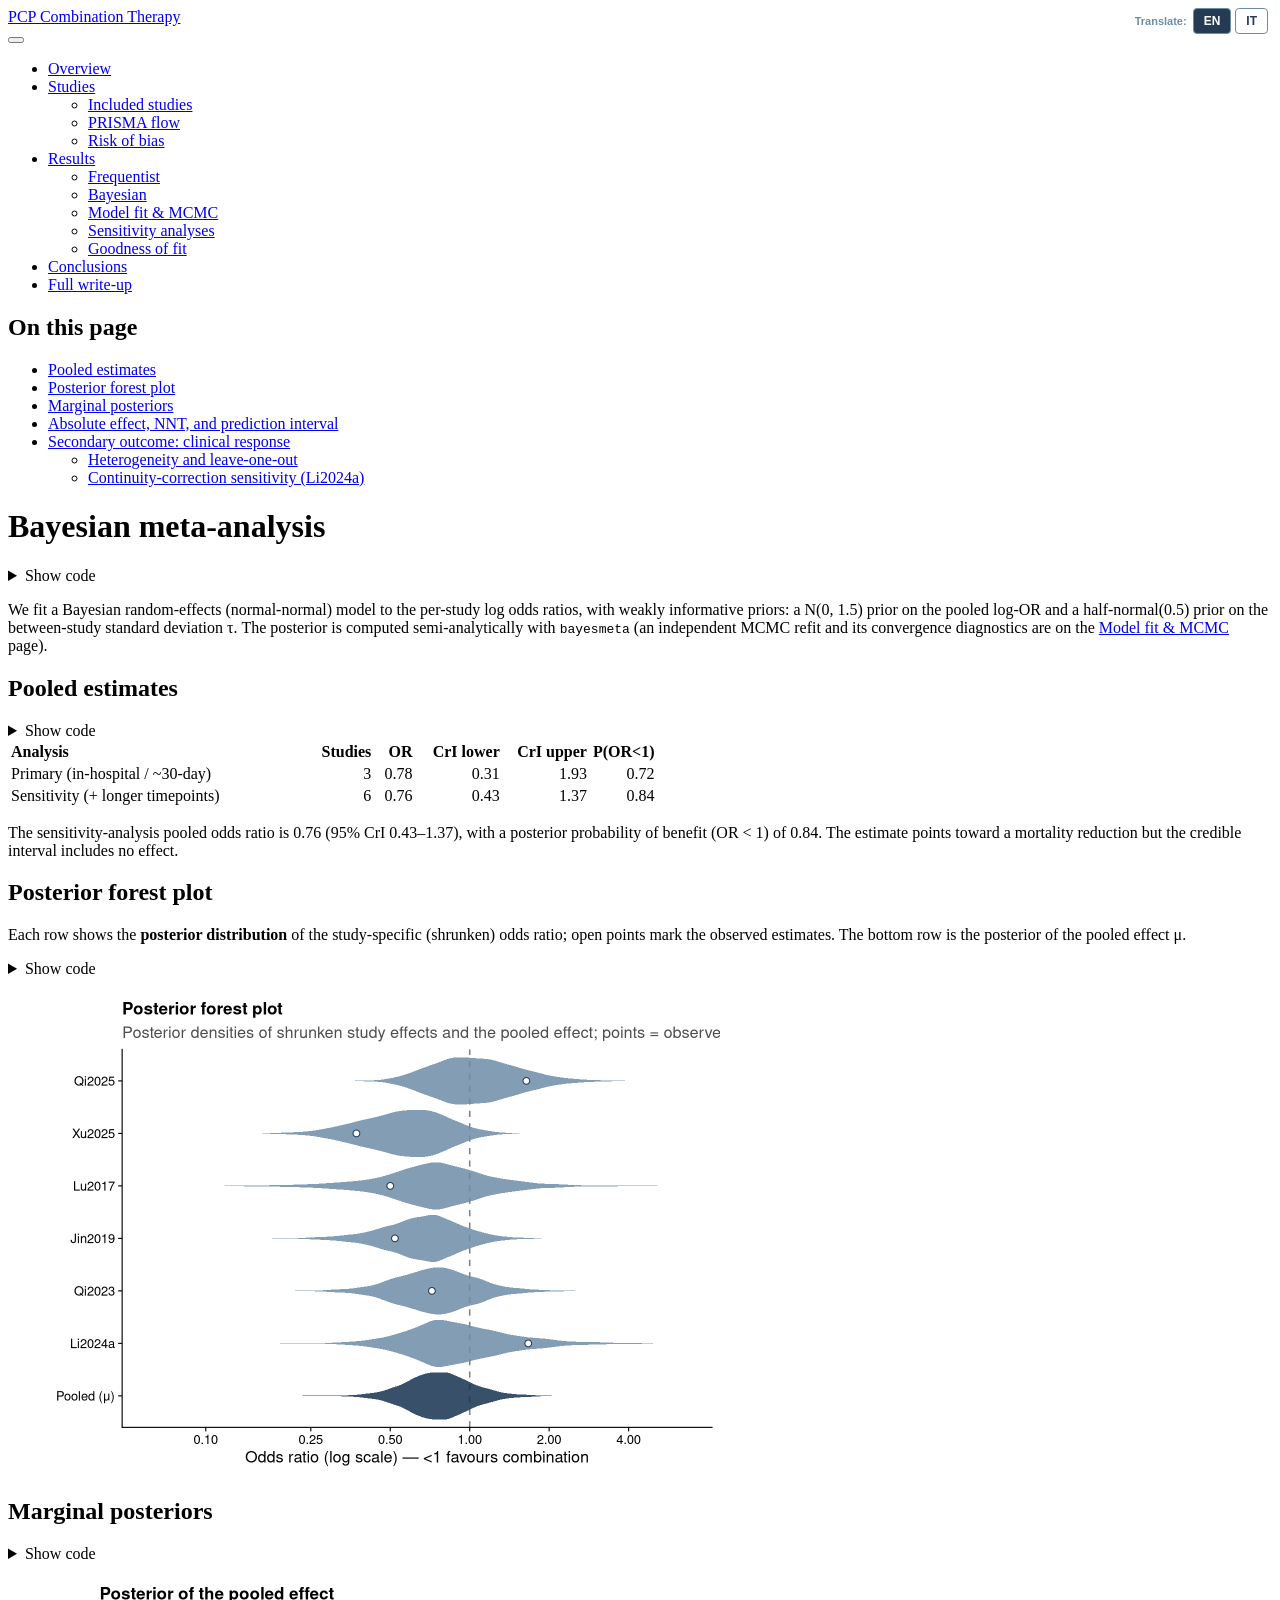
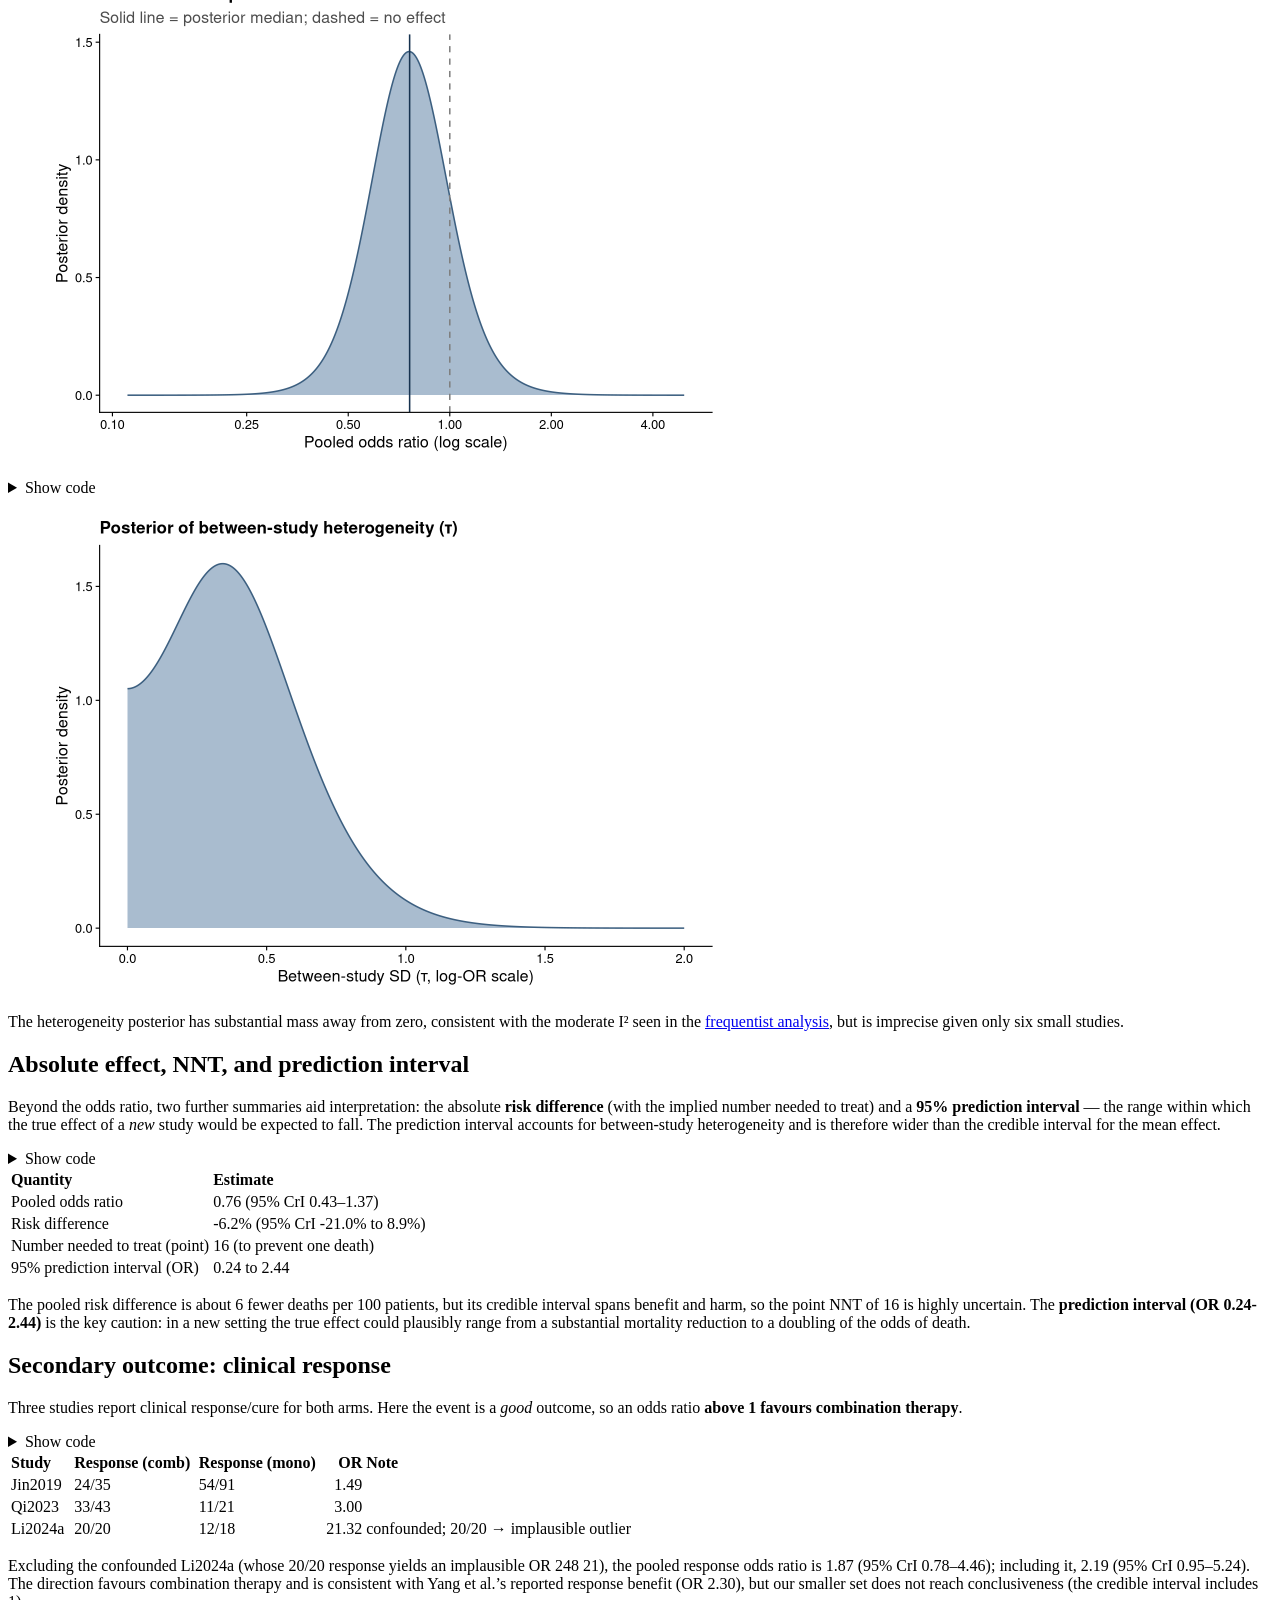
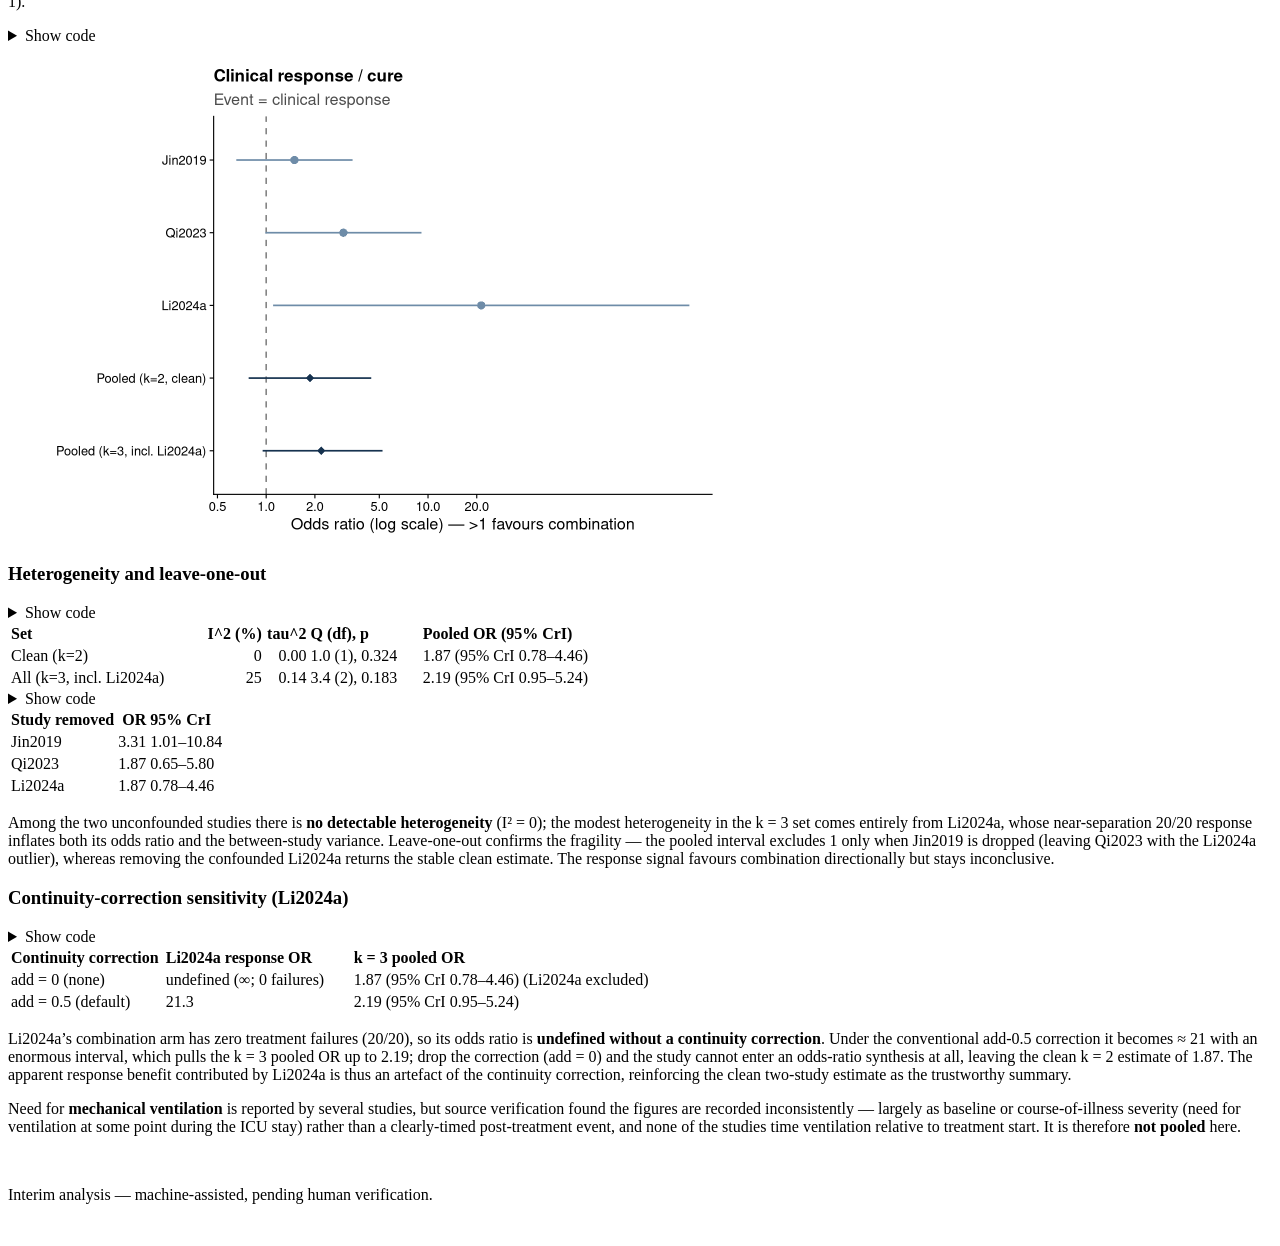
==== commit ed9311cc: "Built site for gh-pages" ====
--- a/bayesian.html
+++ b/bayesian.html
@@ -222,6 +222,7 @@
   <li><a href="#secondary-outcome-clinical-response" id="toc-secondary-outcome-clinical-response" class="nav-link" data-scroll-target="#secondary-outcome-clinical-response">Secondary outcome: clinical response</a>
   <ul class="collapse">
   <li><a href="#heterogeneity-and-leave-one-out" id="toc-heterogeneity-and-leave-one-out" class="nav-link" data-scroll-target="#heterogeneity-and-leave-one-out">Heterogeneity and leave-one-out</a></li>
+  <li><a href="#continuity-correction-sensitivity-li2024a" id="toc-continuity-correction-sensitivity-li2024a" class="nav-link" data-scroll-target="#continuity-correction-sensitivity-li2024a">Continuity-correction sensitivity (Li2024a)</a></li>
   </ul></li>
   </ul>
 </nav>
@@ -663,6 +664,50 @@
 </div>
 </div>
 <p>Among the two unconfounded studies there is <strong>no detectable heterogeneity</strong> (I² = 0); the modest heterogeneity in the k = 3 set comes entirely from Li2024a, whose near-separation 20/20 response inflates both its odds ratio and the between-study variance. Leave-one-out confirms the fragility — the pooled interval excludes 1 only when Jin2019 is dropped (leaving Qi2023 with the Li2024a outlier), whereas removing the confounded Li2024a returns the stable clean estimate. The response signal favours combination directionally but stays inconclusive.</p>
+</section>
+<section id="continuity-correction-sensitivity-li2024a" class="level3">
+<h3 class="anchored" data-anchor-id="continuity-correction-sensitivity-li2024a">Continuity-correction sensitivity (Li2024a)</h3>
+<div class="cell">
+<details class="code-fold">
+<summary>Show code</summary>
+<div class="code-copy-outer-scaffold"><div class="sourceCode cell-code" id="cb11"><pre class="sourceCode r code-with-copy"><code class="sourceCode r"><span id="cb11-1"><a href="#cb11-1" aria-hidden="true" tabindex="-1"></a>li_or <span class="ot">&lt;-</span> <span class="cf">function</span>(a) <span class="fu">exp</span>(<span class="fu">escalc</span>(<span class="at">measure =</span> <span class="st">"OR"</span>, <span class="at">ai =</span> <span class="dv">20</span>, <span class="at">n1i =</span> <span class="dv">20</span>, <span class="at">ci =</span> <span class="dv">12</span>, <span class="at">n2i =</span> <span class="dv">18</span>,</span>
+<span id="cb11-2"><a href="#cb11-2" aria-hidden="true" tabindex="-1"></a>                                <span class="at">add =</span> a, <span class="at">to =</span> <span class="st">"only0"</span>)<span class="sc">$</span>yi)</span>
+<span id="cb11-3"><a href="#cb11-3" aria-hidden="true" tabindex="-1"></a><span class="fu">tibble</span>(</span>
+<span id="cb11-4"><a href="#cb11-4" aria-hidden="true" tabindex="-1"></a>  <span class="st">`</span><span class="at">Continuity correction</span><span class="st">`</span> <span class="ot">=</span> <span class="fu">c</span>(<span class="st">"add = 0 (none)"</span>, <span class="st">"add = 0.5 (default)"</span>),</span>
+<span id="cb11-5"><a href="#cb11-5" aria-hidden="true" tabindex="-1"></a>  <span class="st">`</span><span class="at">Li2024a response OR</span><span class="st">`</span>   <span class="ot">=</span> <span class="fu">c</span>(<span class="st">"undefined (\u221e; 0 failures)"</span>, <span class="fu">sprintf</span>(<span class="st">"%.1f"</span>, <span class="fu">li_or</span>(<span class="fl">0.5</span>))),</span>
+<span id="cb11-6"><a href="#cb11-6" aria-hidden="true" tabindex="-1"></a>  <span class="st">`</span><span class="at">k = 3 pooled OR</span><span class="st">`</span>       <span class="ot">=</span> <span class="fu">c</span>(<span class="fu">paste0</span>(<span class="fu">fmt</span>(bm_resp_clean), <span class="st">" (Li2024a excluded)"</span>), <span class="fu">fmt</span>(bm_resp_all))</span>
+<span id="cb11-7"><a href="#cb11-7" aria-hidden="true" tabindex="-1"></a>) <span class="sc">|&gt;</span> knitr<span class="sc">::</span><span class="fu">kable</span>()</span></code></pre></div><button title="Copy to Clipboard" class="code-copy-button"><i class="bi"></i></button></div>
+</details>
+<div class="cell-output-display">
+<table class="caption-top table table-sm table-striped small">
+<colgroup>
+<col style="width: 23%">
+<col style="width: 28%">
+<col style="width: 47%">
+</colgroup>
+<thead>
+<tr class="header">
+<th style="text-align: left;">Continuity correction</th>
+<th style="text-align: left;">Li2024a response OR</th>
+<th style="text-align: left;">k = 3 pooled OR</th>
+</tr>
+</thead>
+<tbody>
+<tr class="odd">
+<td style="text-align: left;">add = 0 (none)</td>
+<td style="text-align: left;">undefined (∞; 0 failures)</td>
+<td style="text-align: left;">1.87 (95% CrI 0.78–4.46) (Li2024a excluded)</td>
+</tr>
+<tr class="even">
+<td style="text-align: left;">add = 0.5 (default)</td>
+<td style="text-align: left;">21.3</td>
+<td style="text-align: left;">2.19 (95% CrI 0.95–5.24)</td>
+</tr>
+</tbody>
+</table>
+</div>
+</div>
+<p>Li2024a’s combination arm has zero treatment failures (20/20), so its odds ratio is <strong>undefined without a continuity correction</strong>. Under the conventional add-0.5 correction it becomes ≈ 21 with an enormous interval, which pulls the k = 3 pooled OR up to 2.19; drop the correction (add = 0) and the study cannot enter an odds-ratio synthesis at all, leaving the clean k = 2 estimate of 1.87. The apparent response benefit contributed by Li2024a is thus an artefact of the continuity correction, reinforcing the clean two-study estimate as the trustworthy summary.</p>
 <p>Need for <strong>mechanical ventilation</strong> is reported by several studies, but source verification found the figures are recorded inconsistently — largely as baseline or course-of-illness severity (need for ventilation at some point during the ICU stay) rather than a clearly-timed post-treatment event, and none of the studies time ventilation relative to treatment start. It is therefore <strong>not pooled</strong> here.</p>
 
 
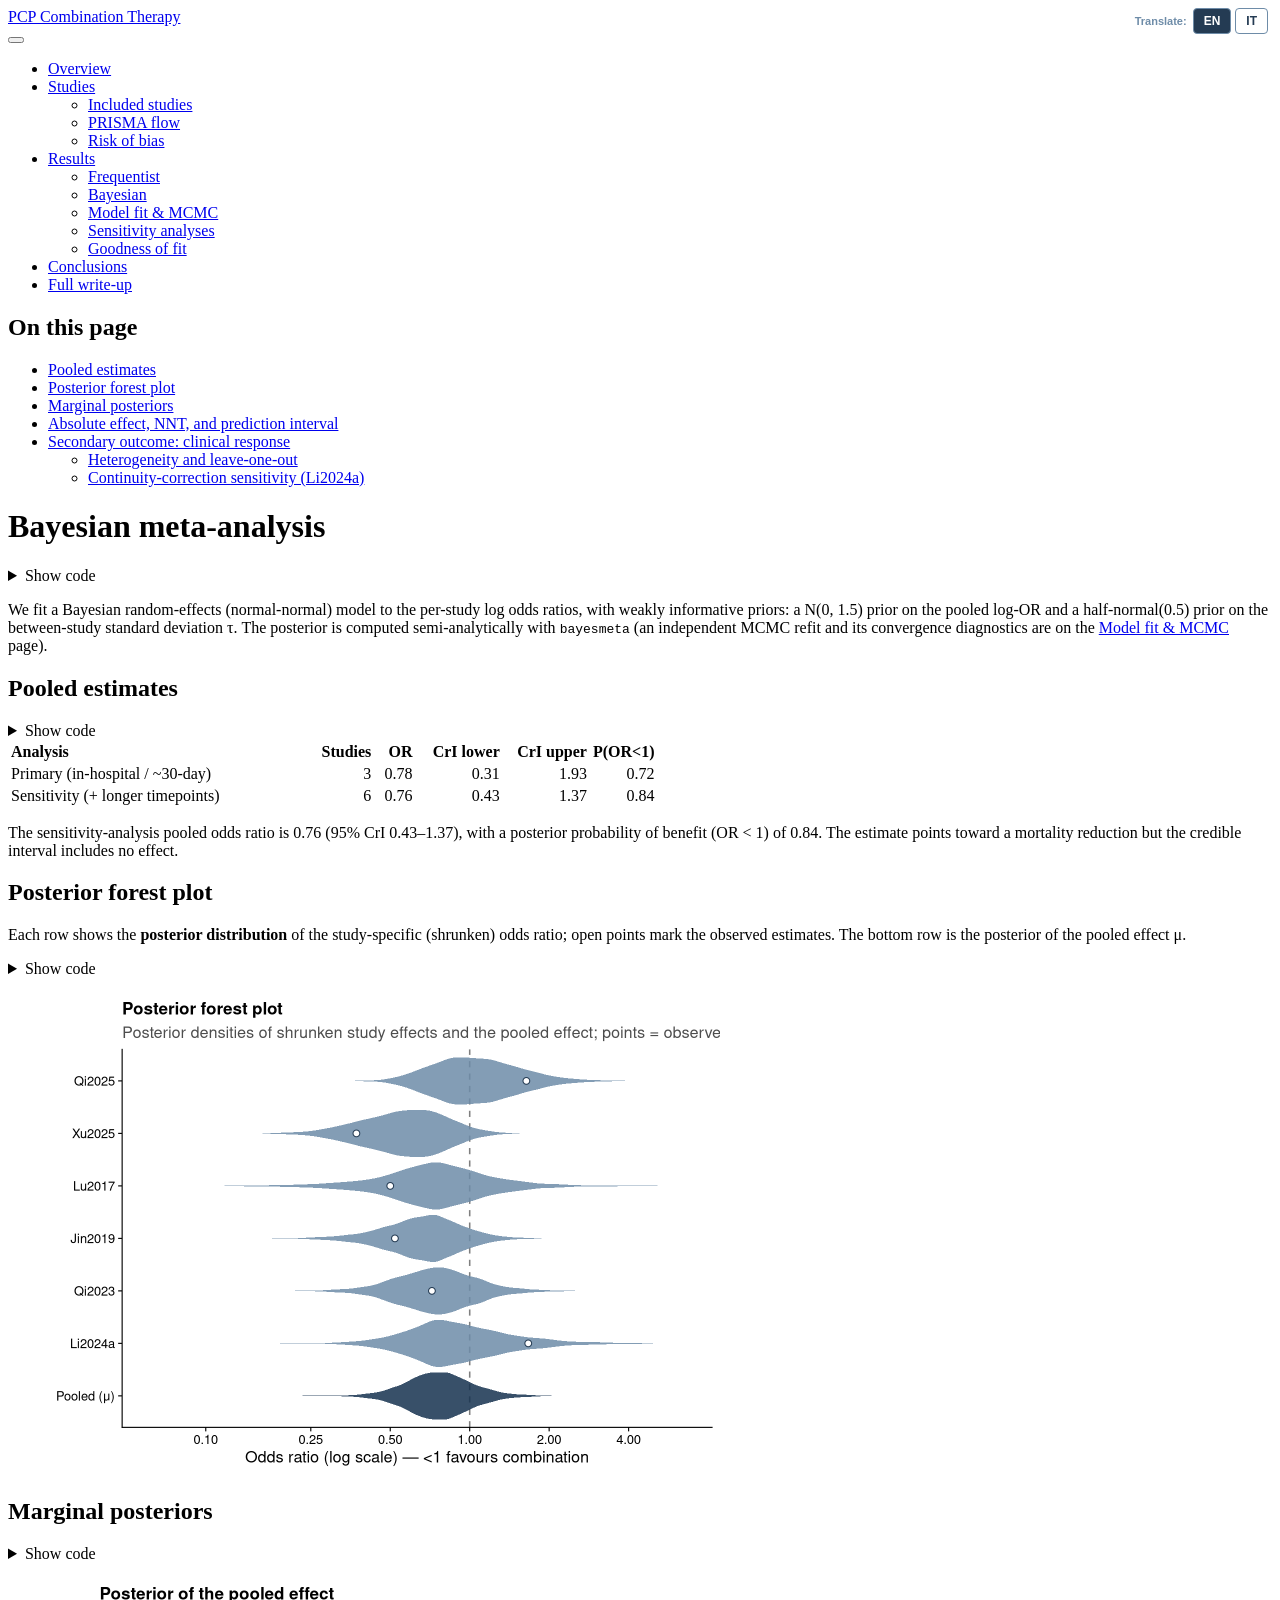
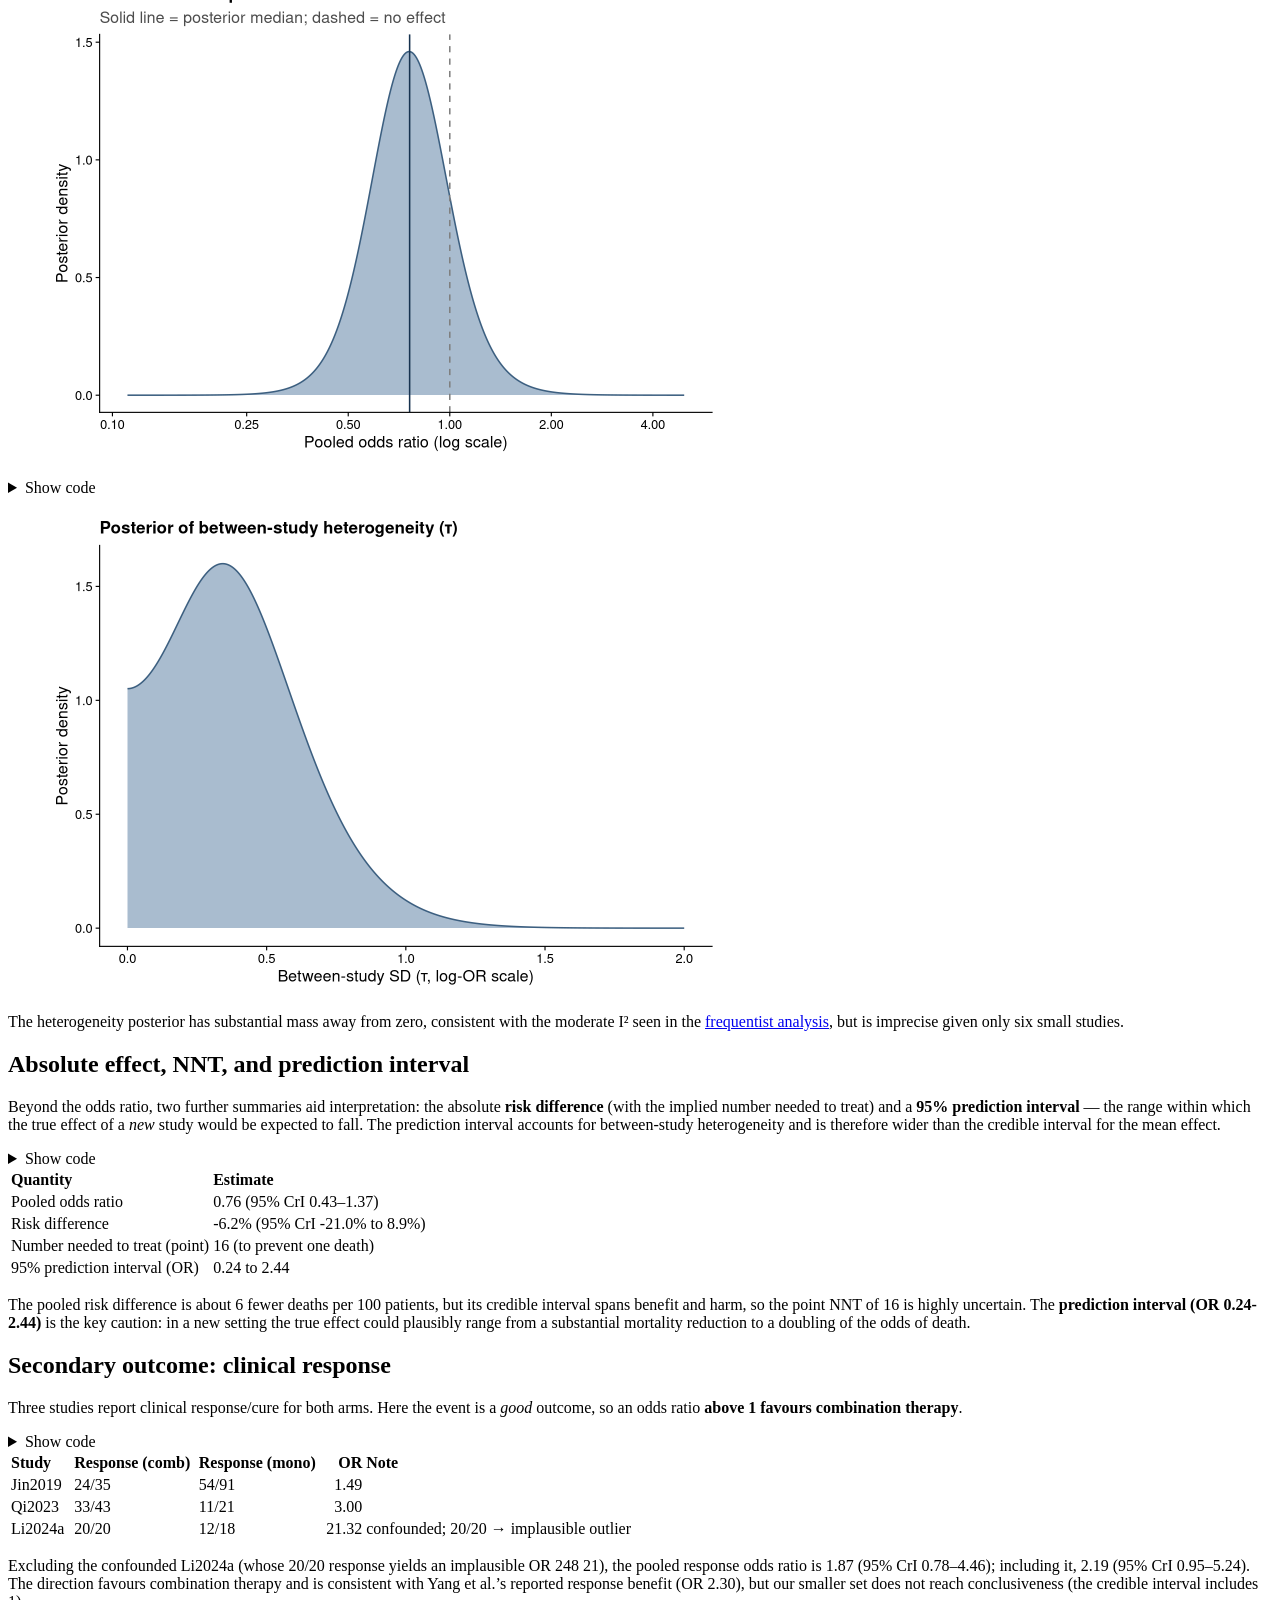
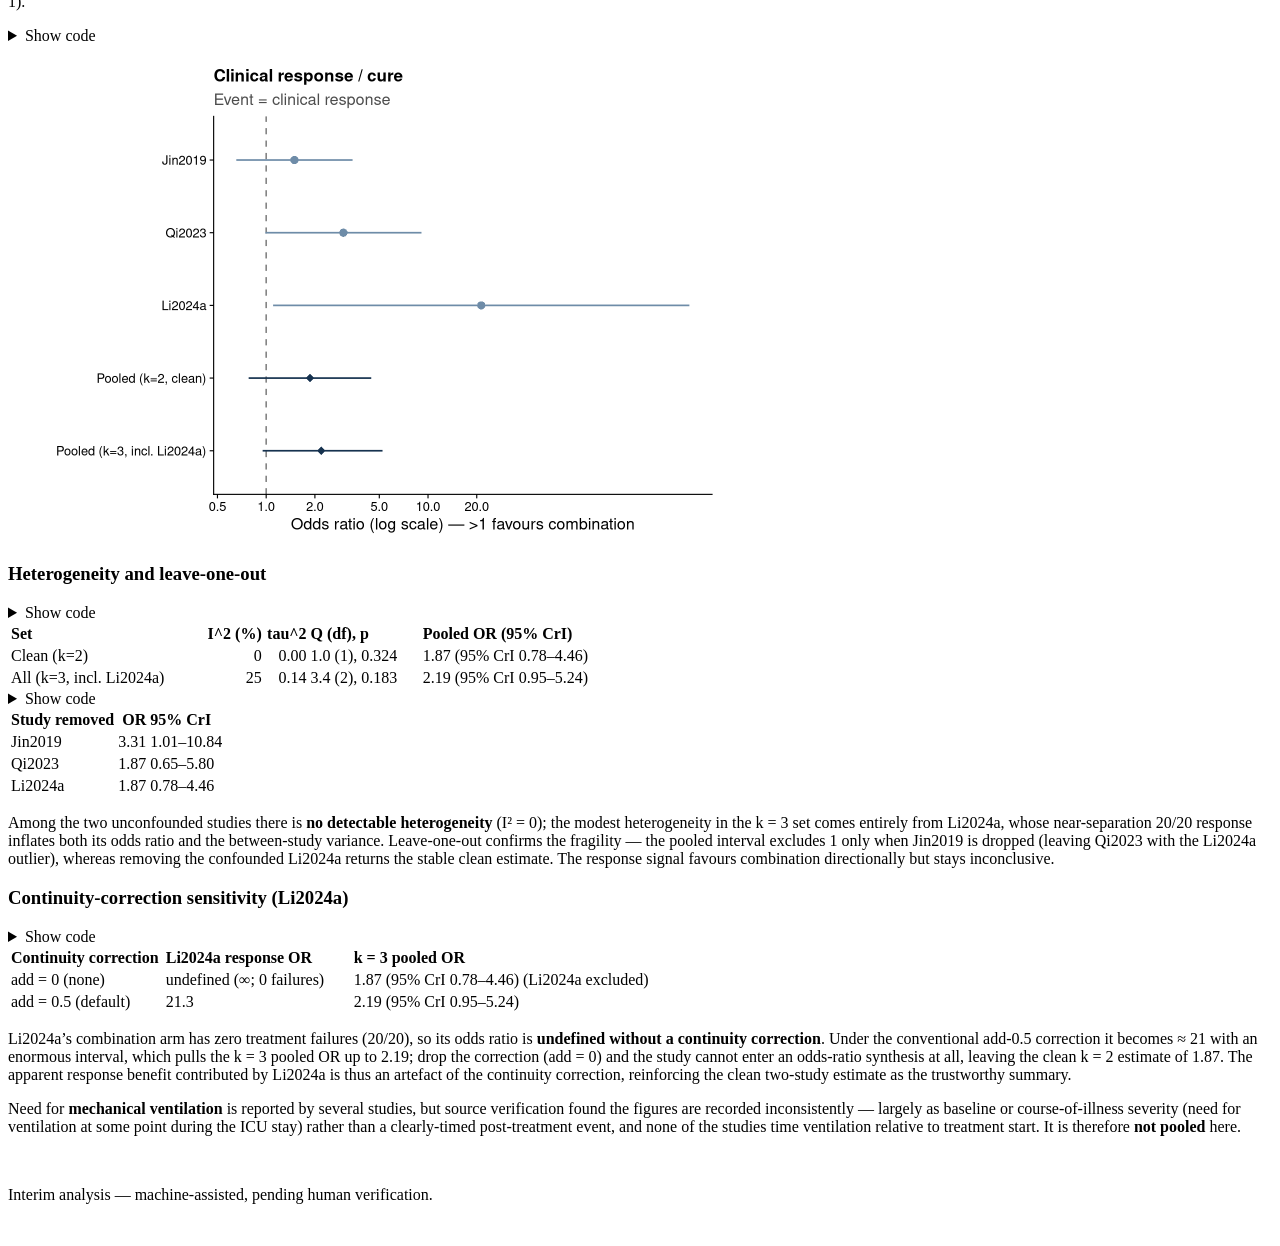
==== commit 1af7df40: "Built site for gh-pages" ====
--- a/bayesian.html
+++ b/bayesian.html
@@ -830,7 +830,7 @@
     }
       var localhostRegex = new RegExp(/^(?:http|https):\/\/localhost\:?[0-9]*\//);
       var mailtoRegex = new RegExp(/^mailto:/);
-        var filterRegex = new RegExp('/' + window.location.host + '/');
+        var filterRegex = new RegExp("https:\/\/Russlewisbo\.github\.io\/PCP-combination\/");
       var isInternal = (href) => {
           return filterRegex.test(href) || localhostRegex.test(href) || mailtoRegex.test(href);
       }
